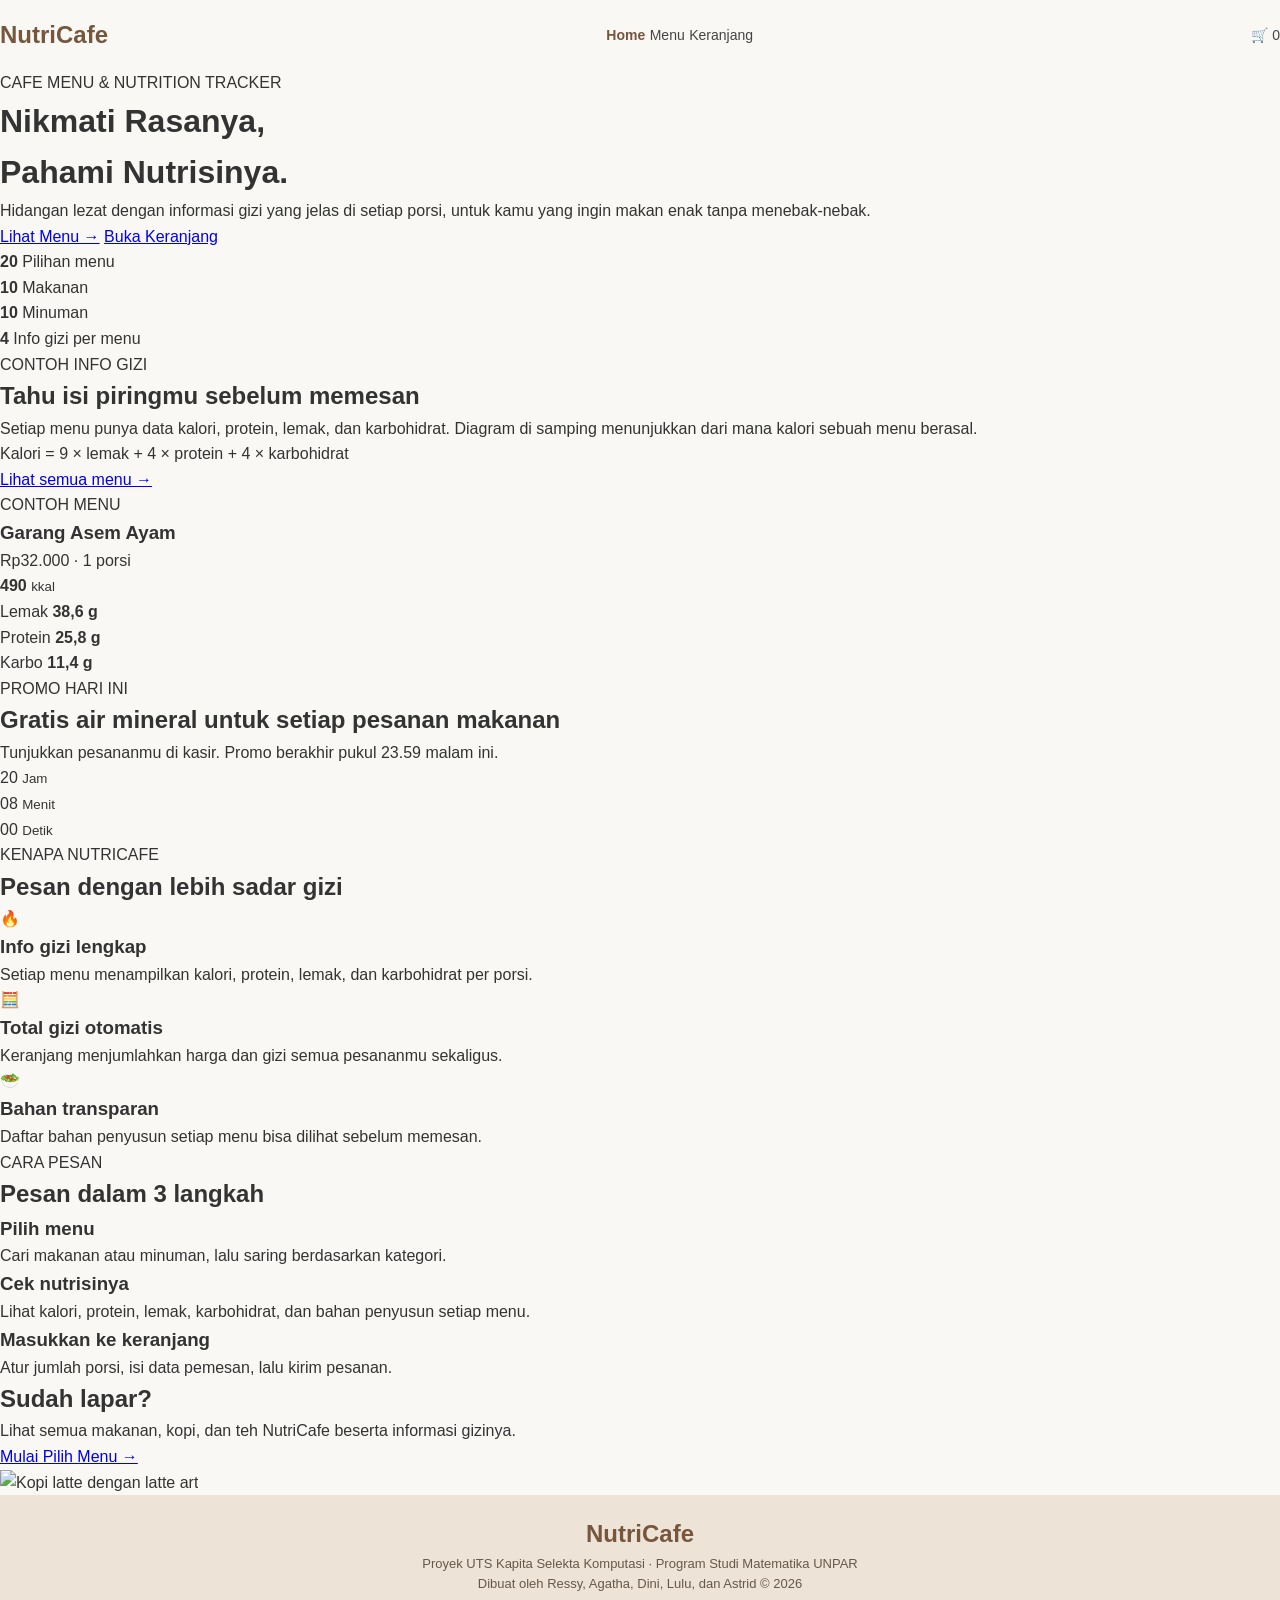
==== uts-kapsel-komputasi/index.html @ 69c3bc9c "Add files via upload" ====
<!DOCTYPE html>
<html lang="id">
<head>
    <meta charset="UTF-8">
    <meta name="viewport" content="width=device-width, initial-scale=1.0">

    <title>NutriCafe - Home</title>

    <!-- Font dari Google Fonts:
         Playfair Display untuk judul, Plus Jakarta Sans untuk teks.
         Kalau tidak ada internet, otomatis memakai Georgia dan Arial. -->
    <link rel="preconnect" href="https://fonts.googleapis.com">
    <link rel="preconnect" href="https://fonts.gstatic.com" crossorigin>
    <link href="https://fonts.googleapis.com/css2?family=Playfair+Display:ital,wght@0,600;0,700;0,800;1,700&family=Plus+Jakarta+Sans:wght@400;500;600;700;800&display=swap" rel="stylesheet">

    <!-- Semua tampilan diambil dari satu file CSS bersama -->
    <link rel="stylesheet" href="css/style.css">
</head>

<body class="home-page">

    <!-- ==============================
         NAVBAR
         class "home-navbar" membuat navbar berwarna gelap khusus di Home
    =============================== -->

    <nav class="navbar home-navbar">

        <div class="logo">
            Nutri<span>Cafe</span>
        </div>

        <div class="nav-links">
            <a href="index.html" class="active">Home</a>
            <a href="menu.html">Menu</a>
            <a href="cart.html">Keranjang</a>
        </div>

        <a href="cart.html" class="cart-icon home-cart-link">
            🛒
            <span id="cart-count">0</span>
        </a>

    </nav>


    <!-- ==============================
         HERO dengan foto penuh
         Foto diambil dari assets/images/hero.jpg lewat CSS (background-image).
    =============================== -->

    <header class="home-hero">

        <div class="home-container home-hero-grid">

            <!-- Kiri: judul, tombol, dan angka -->
            <div class="home-hero-text">

                <p class="home-eyebrow">CAFE MENU & NUTRITION TRACKER</p>

                <h1>
                    Nikmati Rasanya,<br>
                    <span>Pahami Nutrisinya.</span>
                </h1>

                <p class="home-hero-subtitle">
                    Hidangan lezat dengan informasi gizi yang jelas di setiap porsi,
                    untuk kamu yang ingin makan enak tanpa menebak-nebak.
                </p>

                <div class="home-hero-buttons">
                    <a href="menu.html" class="home-btn home-btn-lime">Lihat Menu &rarr;</a>
                    <a href="cart.html" class="home-btn home-btn-ghost">Buka Keranjang</a>
                </div>

                <!-- Angka singkat -->
                <div class="home-stats">
                    <div class="home-stat">
                        <strong>20</strong>
                        <span>Pilihan menu</span>
                    </div>
                    <div class="home-stat">
                        <strong>10</strong>
                        <span>Makanan</span>
                    </div>
                    <div class="home-stat">
                        <strong>10</strong>
                        <span>Minuman</span>
                    </div>
                    <div class="home-stat">
                        <strong>4</strong>
                        <span>Info gizi per menu</span>
                    </div>
                </div>

            </div>

        </div>

    </header>


    <main>

        <!-- ==============================
             CONTOH INFO GIZI (diagram donat dari CSS)
        =============================== -->

        <section class="home-nutri">

            <div class="home-nutri-text">
                <p class="home-eyebrow home-eyebrow-dark">CONTOH INFO GIZI</p>
                <h2>Tahu isi piringmu sebelum memesan</h2>
                <p>
                    Setiap menu punya data kalori, protein, lemak, dan karbohidrat.
                    Diagram di samping menunjukkan dari mana kalori sebuah menu berasal.
                </p>
                <p class="home-rumus">
                    Kalori = 9 &times; lemak + 4 &times; protein + 4 &times; karbohidrat
                </p>
                <a href="menu.html" class="home-btn home-btn-green">Lihat semua menu &rarr;</a>
            </div>

            <div class="home-nutri-card">

                <p class="home-nutri-label">CONTOH MENU</p>
                <h3>Garang Asem Ayam</h3>
                <p class="home-nutri-price">Rp32.000 &middot; 1 porsi</p>

                <!-- Lingkaran donat: warnanya diatur di CSS (conic-gradient) -->
                <div class="home-donut">
                    <div class="home-donut-center">
                        <strong>490</strong>
                        <small>kkal</small>
                    </div>
                </div>

                <!-- Keterangan warna donat -->
                <ul class="home-legend">
                    <li><span class="dot dot-lemak"></span> Lemak <b>38,6 g</b></li>
                    <li><span class="dot dot-protein"></span> Protein <b>25,8 g</b></li>
                    <li><span class="dot dot-karbo"></span> Karbo <b>11,4 g</b></li>
                </ul>

            </div>

        </section>

        <!-- ==============================
             PROMO + COUNTDOWN
             (materi minggu 3: setInterval, Date, Math.floor)
        =============================== -->

        <section class="home-promo">

            <div class="home-promo-text">
                <p class="home-eyebrow">PROMO HARI INI</p>
                <h2>Gratis air mineral untuk setiap pesanan makanan</h2>
                <p>Tunjukkan pesananmu di kasir. Promo berakhir pukul 23.59 malam ini.</p>
            </div>

            <!-- Angka jam, menit, detik diisi oleh JavaScript di bawah -->
            <div id="promo-clock" class="home-clock">
                <div>
                    <span class="hours">00</span>
                    <small>Jam</small>
                </div>
                <div>
                    <span class="minutes">00</span>
                    <small>Menit</small>
                </div>
                <div>
                    <span class="seconds">00</span>
                    <small>Detik</small>
                </div>
            </div>

        </section>


        <!-- ==============================
             KEUNGGULAN
        =============================== -->

        <section class="home-section">

            <p class="home-eyebrow home-eyebrow-dark">KENAPA NUTRICAFE</p>
            <h2>Pesan dengan lebih sadar gizi</h2>

            <div class="home-features">

                <div class="home-feature">
                    <div class="home-feature-icon">🔥</div>
                    <h3>Info gizi lengkap</h3>
                    <p>Setiap menu menampilkan kalori, protein, lemak, dan karbohidrat per porsi.</p>
                </div>

                <div class="home-feature">
                    <div class="home-feature-icon">🧮</div>
                    <h3>Total gizi otomatis</h3>
                    <p>Keranjang menjumlahkan harga dan gizi semua pesananmu sekaligus.</p>
                </div>

                <div class="home-feature">
                    <div class="home-feature-icon">🥗</div>
                    <h3>Bahan transparan</h3>
                    <p>Daftar bahan penyusun setiap menu bisa dilihat sebelum memesan.</p>
                </div>

            </div>

        </section>


        <!-- ==============================
             CARA PESAN (memakai <ol>, materi minggu 1)
        =============================== -->

        <section class="home-section">

            <p class="home-eyebrow home-eyebrow-dark">CARA PESAN</p>
            <h2>Pesan dalam 3 langkah</h2>

            <ol class="home-steps">

                <li class="home-step">
                    <h3>Pilih menu</h3>
                    <p>Cari makanan atau minuman, lalu saring berdasarkan kategori.</p>
                </li>

                <li class="home-step">
                    <h3>Cek nutrisinya</h3>
                    <p>Lihat kalori, protein, lemak, karbohidrat, dan bahan penyusun setiap menu.</p>
                </li>

                <li class="home-step">
                    <h3>Masukkan ke keranjang</h3>
                    <p>Atur jumlah porsi, isi data pemesan, lalu kirim pesanan.</p>
                </li>

            </ol>

        </section>


        <!-- ==============================
             AJAKAN KE HALAMAN MENU
        =============================== -->

        <section class="home-cta">

            <div class="home-cta-text">
                <h2>Sudah lapar?</h2>
                <p>Lihat semua makanan, kopi, dan teh NutriCafe beserta informasi gizinya.</p>
                <a href="menu.html" class="home-btn home-btn-lime">Mulai Pilih Menu &rarr;</a>
            </div>

            <!-- Foto kopi, dengan cadangan ilustrasi kalau file foto belum ada -->
            <div class="home-cta-frame">
                <img
                    src="assets/images/coffee.jpg"
                    alt="Kopi latte dengan latte art"
                    class="home-photo"
                    onerror="this.onerror = null; this.src = 'assets/images/coffee.svg'; this.classList.add('is-ilustrasi');"
                >
            </div>

        </section>

    </main>


    <!-- ==============================
         FOOTER (class "footer" bisa dipakai juga di menu.html & cart.html)
    =============================== -->

    <footer class="footer">

        <div class="logo">
            Nutri<span>Cafe</span>
        </div>

        <p>
            Proyek UTS Kapita Selekta Komputasi &middot; Program Studi Matematika UNPAR
        </p>

        <p class="footer-small">
            Dibuat oleh Ressy, Agatha, Dini, Lulu, dan Astrid &copy; 2026
        </p>

    </footer>


    <!-- ==============================
         SCRIPT HALAMAN HOME
    =============================== -->

    <script>
        // ---------- 1. Angka di ikon keranjang ----------
        // Keranjang disimpan cart.js di localStorage dengan nama "nutricafe-cart".
        // Kalau belum ada isinya, pakai array kosong [] (fallback seperti minggu 4).
        const cartTersimpan = JSON.parse(localStorage.getItem("nutricafe-cart")) || [];
        let jumlahItem = 0;
        cartTersimpan.forEach((item) => {
            jumlahItem = jumlahItem + item.qty;
        });
        document.getElementById("cart-count").innerHTML = jumlahItem;


        // ---------- 2. Countdown promo (pola countdown.js minggu 3) ----------
        // Menghitung sisa waktu dari sekarang sampai batas waktu (endtime)
        function getTimeRemaining(endtime) {
            const total = Date.parse(endtime) - Date.parse(new Date());
            const seconds = Math.floor((total / 1000) % 60);
            const minutes = Math.floor((total / 1000 / 60) % 60);
            const hours = Math.floor(total / (1000 * 60 * 60));
            return { total, hours, minutes, seconds };
        }

        // Memperbarui angka di layar setiap 1 detik
        function initializeClock(id, endtime) {
            const clock = document.getElementById(id);
            const hoursSpan = clock.querySelector(".hours");
            const minutesSpan = clock.querySelector(".minutes");
            const secondsSpan = clock.querySelector(".seconds");

            function updateClock() {
                const t = getTimeRemaining(endtime);
                hoursSpan.innerHTML = ("0" + t.hours).slice(-2);
                minutesSpan.innerHTML = ("0" + t.minutes).slice(-2);
                secondsSpan.innerHTML = ("0" + t.seconds).slice(-2);

                if (t.total <= 0) {
                    clearInterval(timeinterval);
                    clock.innerHTML = "<p>Promo hari ini sudah berakhir.</p>";
                }
            }

            updateClock();
            const timeinterval = setInterval(updateClock, 1000);
        }

        // Batas promo: hari ini pukul 23:59:59
        const deadline = new Date();
        deadline.setHours(23, 59, 59, 0);
        initializeClock("promo-clock", deadline);
    </script>

</body>
</html>
---- uts-kapsel-komputasi/css/style.css ----
/* =========================
   PENGATURAN DASAR
========================= */

* {
    margin: 0;
    padding: 0;
    box-sizing: border-box;
}

body {
    font-family: Arial, Helvetica, sans-serif;
    background-color: #FAF8F4;
    color: #333333;
    line-height: 1.6;
}

.container {
    width: 90%;
    max-width: 1100px;
    margin: 0 auto;
}

/* =========================
   Header dan Navigasi
========================= */

.header {
    background-color: #FFFFFF;
    border-bottom: 1px solid #E0D8CE;
}

.navbar {
    min-height: 70px;
    display: flex;
    justify-content: space-between;
    align-items: center;
    gap: 20px;
}

.logo {
    color: #76563C;
    font-size: 24px;
    font-weight: bold;
    text-decoration: none;
}

nav {
    display: flex;
    align-items: center;
    gap: 22px;
    flex-wrap: wrap;
}

nav a {
    color: #444444;
    text-decoration: none;
    font-size: 14px;
}

nav a:hover,
nav a.active {
    color: #76563C;
    font-weight: bold;
}

/* =========================
   JUDUL HALAMAN
========================= */

.page-heading {
    padding: 35px 0 25px;
}

.page-heading h1 {
    color: #76563C;
    font-size: 28px;
    margin-bottom: 5px;
}

.page-heading p {
    color: #666666;
    font-size: 15px;
}

/* =========================
   PENCARIAN MENU
========================= */

.menu-controls {
    margin-bottom: 25px;
}

#search {
    width: 100%;
    padding: 12px 14px;
    margin-bottom: 15px;
    border: 1px solid #D8D0C5;
    border-radius: 4px;
    background-color: #FFFFFF;
    color: #333333;
    font-size: 14px;
}

#search:focus {
    outline: 2px solid #76563C;
}

/* =========================
   FILTER KATEGORI
========================= */

.filter-list {
    display: flex;
    gap: 10px;
    flex-wrap: wrap;
}

.filter-btn {
    padding: 8px 16px;
    border: 1px solid #76563C;
    border-radius: 4px;
    background-color: #FFFFFF;
    color: #76563C;
    font-size: 14px;
    cursor: pointer;
}

.filter-btn:hover,
.filter-btn.active {
    background-color: #76563C;
    color: #FFFFFF;
}

/* =========================
   DAFTAR MENU
========================= */

.menu-list {
    display: grid;
    grid-template-columns: repeat(3, minmax(0, 1fr));
    gap: 20px;
    padding-bottom: 45px;
}

.menu-card {
    background-color: #FFFFFF;
    border: 1px solid #E0D8CE;
    border-radius: 5px;
    padding: 20px;
}

.menu-card h2 {
    color: #76563C;
    font-size: 19px;
    margin-bottom: 8px;
}

.menu-category {
    display: inline-block;
    background-color: #EDE3D7;
    color: #76563C;
    padding: 3px 8px;
    border-radius: 3px;
    font-size: 12px;
    margin-bottom: 12px;
}

.menu-description {
    color: #666666;
    font-size: 14px;
    margin-bottom: 10px;
}

.menu-portion {
    color: #444444;
    font-size: 13px;
    margin-bottom: 15px;
}

/* =========================
   INFORMASI NUTRISI
========================= */

.nutrition {
    border-top: 1px solid #E0D8CE;
    padding-top: 12px;
    margin-bottom: 15px;
}

.nutrition h3 {
    color: #444444;
    font-size: 15px;
    margin-bottom: 8px;
}

.nutrition p {
    color: #555555;
    font-size: 13px;
    margin-bottom: 3px;
}

/* =========================
   TOMBOL MENU
========================= */

.add-button {
    width: 100%;
    padding: 10px;
    border: none;
    border-radius: 4px;
    background-color: #76563C;
    color: #FFFFFF;
    font-size: 14px;
    cursor: pointer;
}

.add-button:hover {
    background-color: #5D422D;
}

/* Tombol belum diaktifkan */
.add-button:disabled {
    background-color: #B8A99A;
    color: #FFFFFF;
    cursor: not-allowed;
}

/* =========================
   PESAN KOSONG / ERROR
========================= */

.empty-message {
    color: #666666;
    padding: 20px 0;
}

/* =========================
   FOOTER
========================= */

.footer {
    background-color: #EDE3D7;
    padding: 20px 0;
    text-align: center;
    color: #66584A;
    font-size: 13px;
}

/* =========================
   TAMPILAN TABLET
========================= */

@media (max-width: 850px) {
    .menu-list {
        grid-template-columns: repeat(2, minmax(0, 1fr));
    }
}

/* =========================
   TAMPILAN HP
========================= */

@media (max-width: 550px) {
    .navbar {
        padding: 15px 0;
        align-items: flex-start;
        flex-direction: column;
    }

    nav {
        gap: 15px;
    }

    .menu-list {
        grid-template-columns: 1fr;
    }

    .page-heading h1 {
        font-size: 24px;
    }
}



/* Pesan ketika menu tidak ditemukan */
.menu-empty {
    display: none;
    padding: 30px 0;
    text-align: center;
}

.empty-icon {
    font-size: 28px;
    margin-bottom: 8px;
}

.menu-empty h3 {
    margin-bottom: 5px;
    color: #333333;
}

.menu-empty p {
    color: #666666;
}
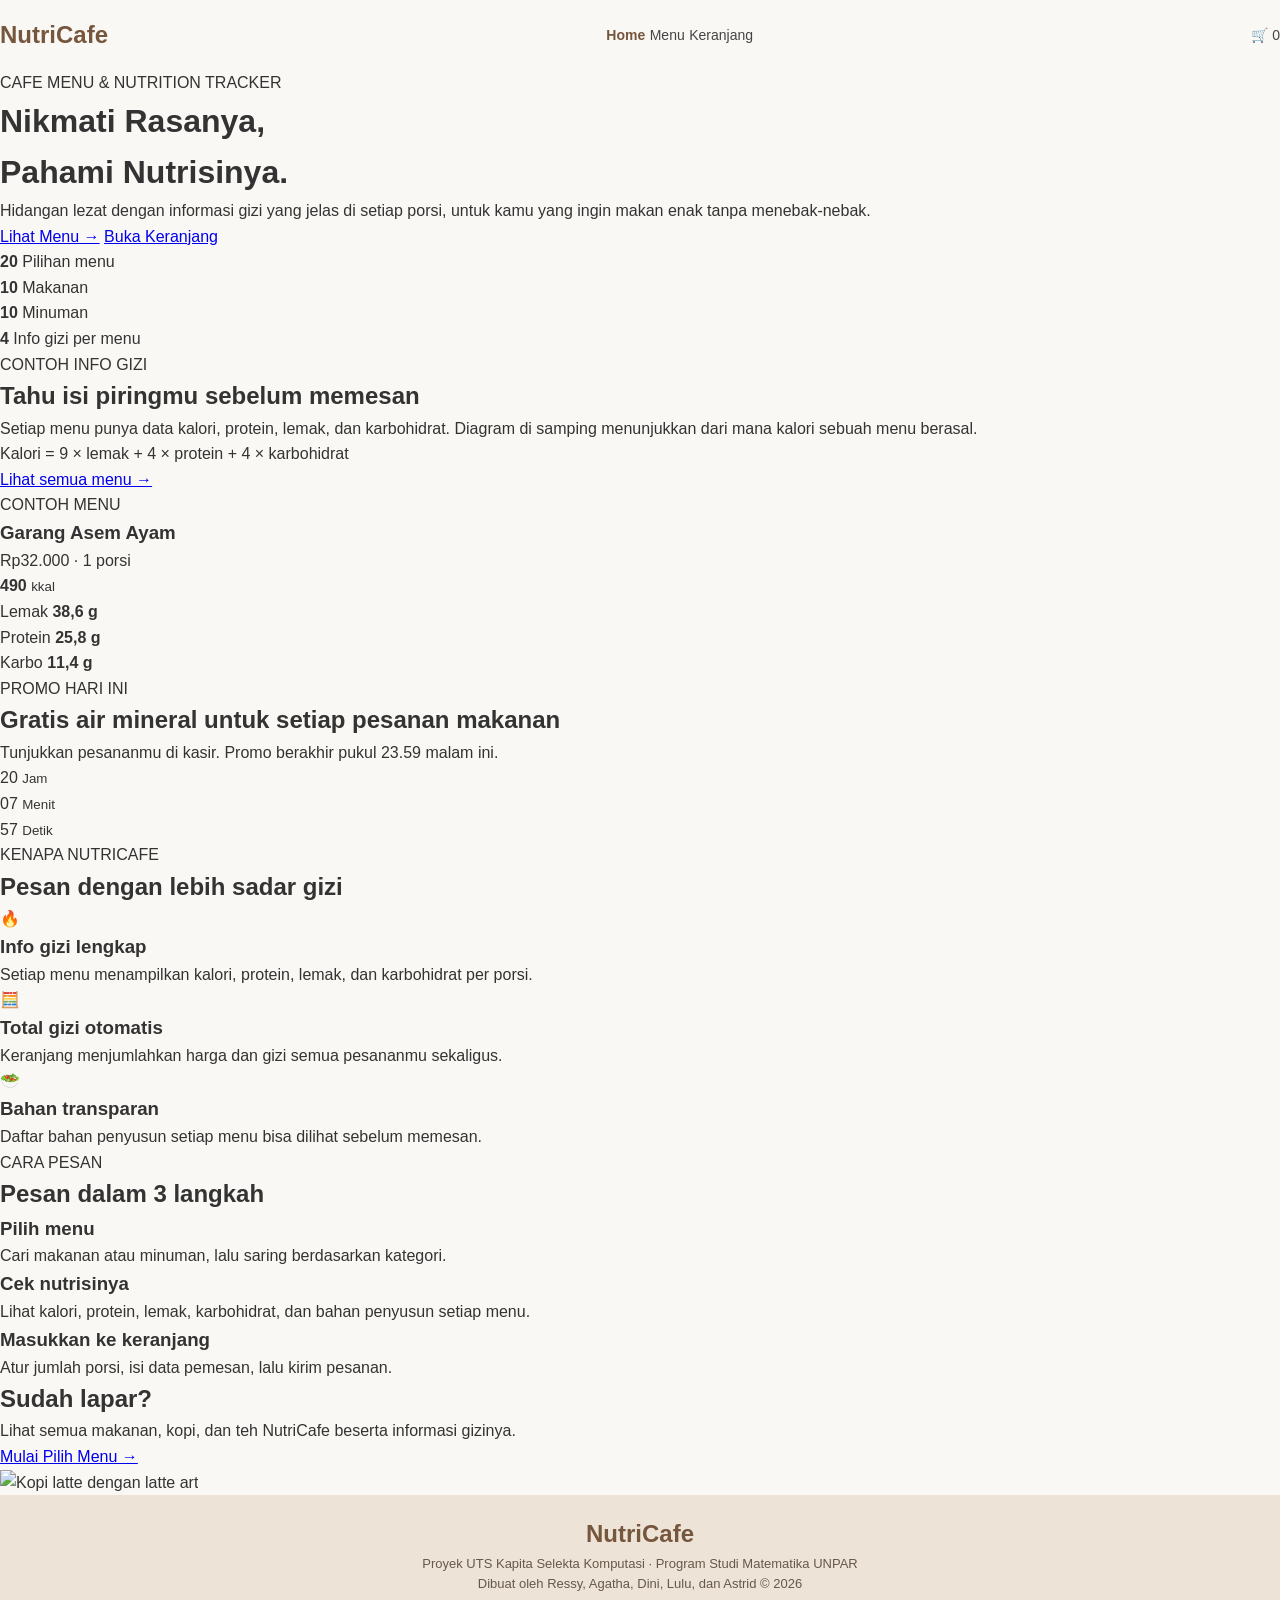
==== commit 58d9cbc7: "Add files via upload" ====
--- a/uts-kapsel-komputasi/index.html
+++ b/uts-kapsel-komputasi/index.html
@@ -6,23 +6,20 @@
 
     <title>NutriCafe - Home</title>
 
-    <!-- Font dari Google Fonts:
+    <!-- Font:
          Playfair Display untuk judul, Plus Jakarta Sans untuk teks.
          Kalau tidak ada internet, otomatis memakai Georgia dan Arial. -->
     <link rel="preconnect" href="https://fonts.googleapis.com">
     <link rel="preconnect" href="https://fonts.gstatic.com" crossorigin>
     <link href="https://fonts.googleapis.com/css2?family=Playfair+Display:ital,wght@0,600;0,700;0,800;1,700&family=Plus+Jakarta+Sans:wght@400;500;600;700;800&display=swap" rel="stylesheet">
 
-    <!-- Semua tampilan diambil dari satu file CSS bersama -->
+    <!-- tampilan -->
     <link rel="stylesheet" href="css/style.css">
 </head>
 
 <body class="home-page">
 
-    <!-- ==============================
-         NAVBAR
-         class "home-navbar" membuat navbar berwarna gelap khusus di Home
-    =============================== -->
+    <!-- NAVBAR -->
 
     <nav class="navbar home-navbar">
 
@@ -44,10 +41,7 @@
     </nav>
 
 
-    <!-- ==============================
-         HERO dengan foto penuh
-         Foto diambil dari assets/images/hero.jpg lewat CSS (background-image).
-    =============================== -->
+    <!-- Foto -->
 
     <header class="home-hero">
 
@@ -102,9 +96,7 @@
 
     <main>
 
-        <!-- ==============================
-             CONTOH INFO GIZI (diagram donat dari CSS)
-        =============================== -->
+        <!-- CONTOH INFO GIZI (diagram donat dari CSS) -->
 
         <section class="home-nutri">
 
@@ -146,10 +138,8 @@
 
         </section>
 
-        <!-- ==============================
-             PROMO + COUNTDOWN
-             (materi minggu 3: setInterval, Date, Math.floor)
-        =============================== -->
+        <!-- PROMO + COUNTDOWN
+             (materi minggu 3: setInterval, Date, Math.floor) -->
 
         <section class="home-promo">
 
@@ -178,9 +168,7 @@
         </section>
 
 
-        <!-- ==============================
-             KEUNGGULAN
-        =============================== -->
+        <!-- KEUNGGULAN -->
 
         <section class="home-section">
 
@@ -212,9 +200,7 @@
         </section>
 
 
-        <!-- ==============================
-             CARA PESAN (memakai <ol>, materi minggu 1)
-        =============================== -->
+        <!-- CARA PESAN (memakai <ol>, materi minggu 1) -->
 
         <section class="home-section">
 
@@ -243,9 +229,7 @@
         </section>
 
 
-        <!-- ==============================
-             AJAKAN KE HALAMAN MENU
-        =============================== -->
+        <!-- AJAKAN KE HALAMAN MENU -->
 
         <section class="home-cta">
 
@@ -270,9 +254,7 @@
     </main>
 
 
-    <!-- ==============================
-         FOOTER (class "footer" bisa dipakai juga di menu.html & cart.html)
-    =============================== -->
+    <!-- FOOTER -->
 
     <footer class="footer">
 
@@ -291,9 +273,7 @@
     </footer>
 
 
-    <!-- ==============================
-         SCRIPT HALAMAN HOME
-    =============================== -->
+    <!-- SCRIPT HALAMAN HOME -->
 
     <script>
         // ---------- 1. Angka di ikon keranjang ----------
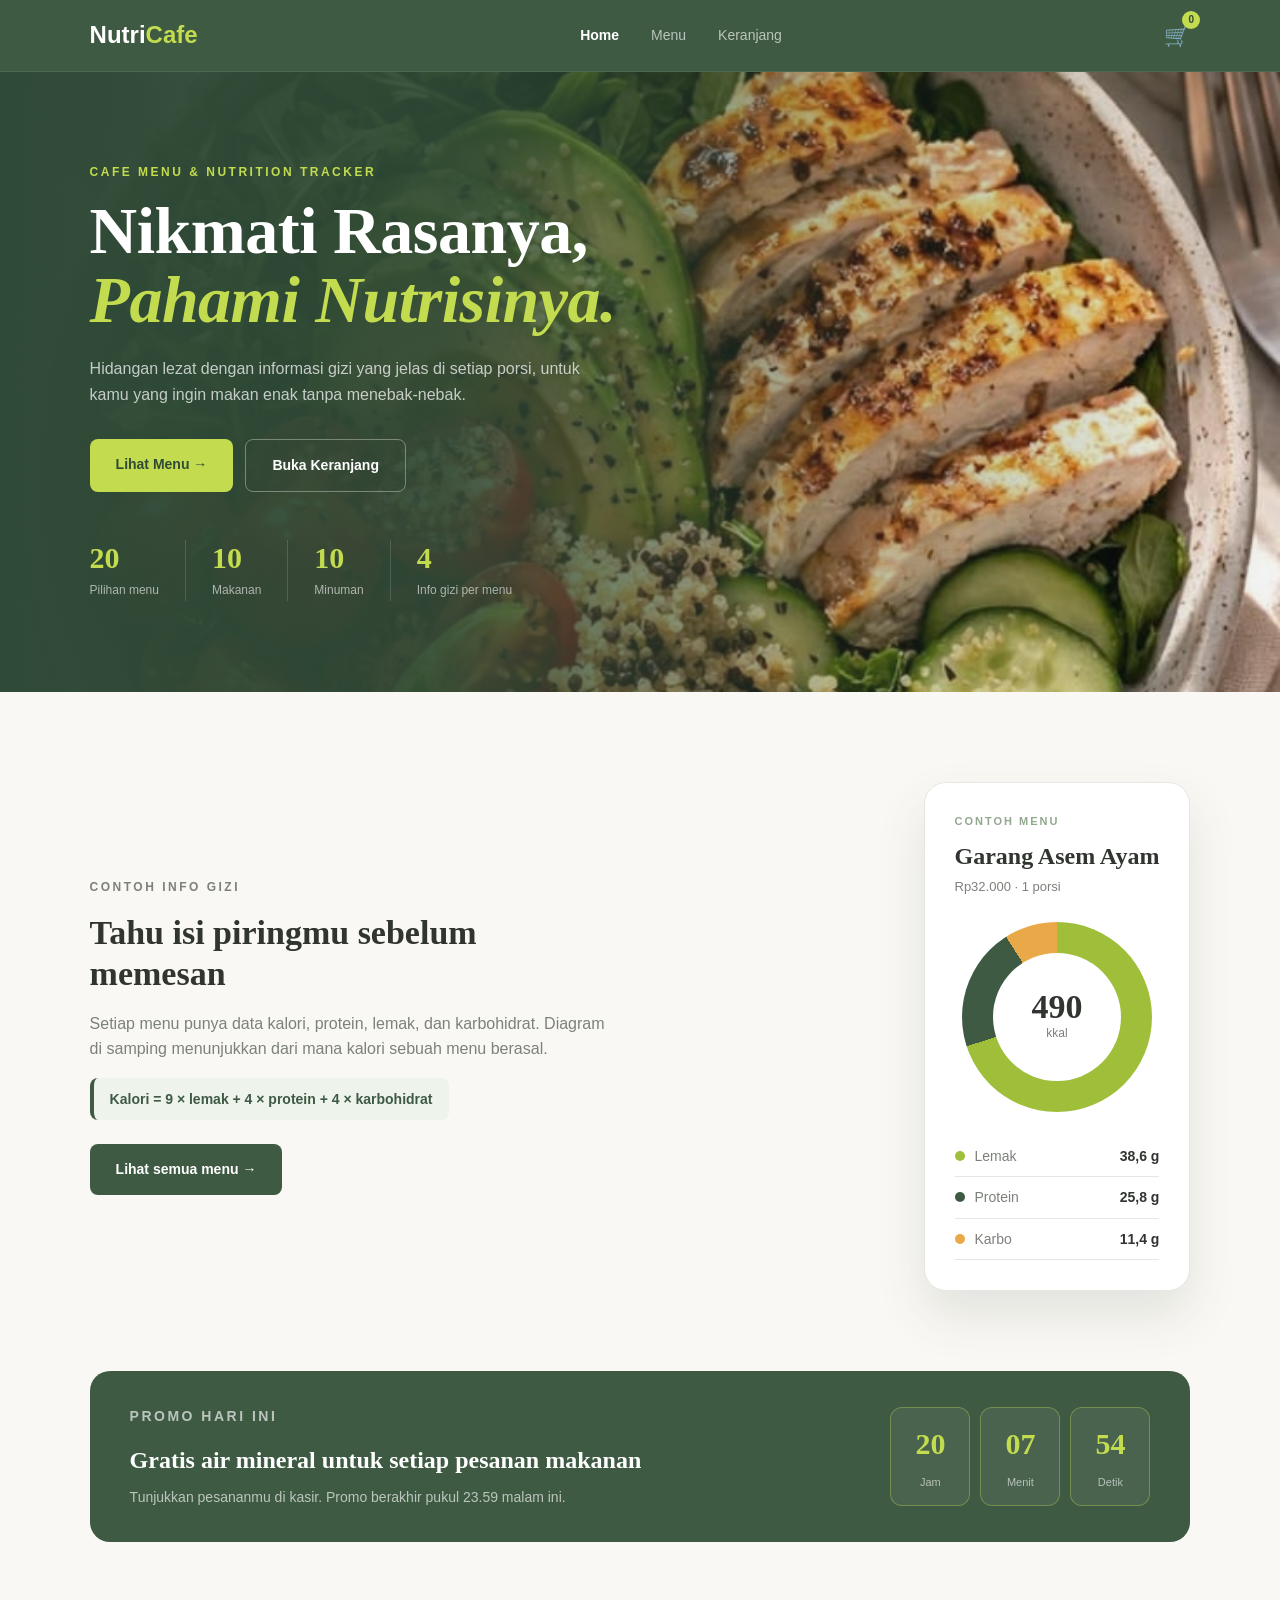
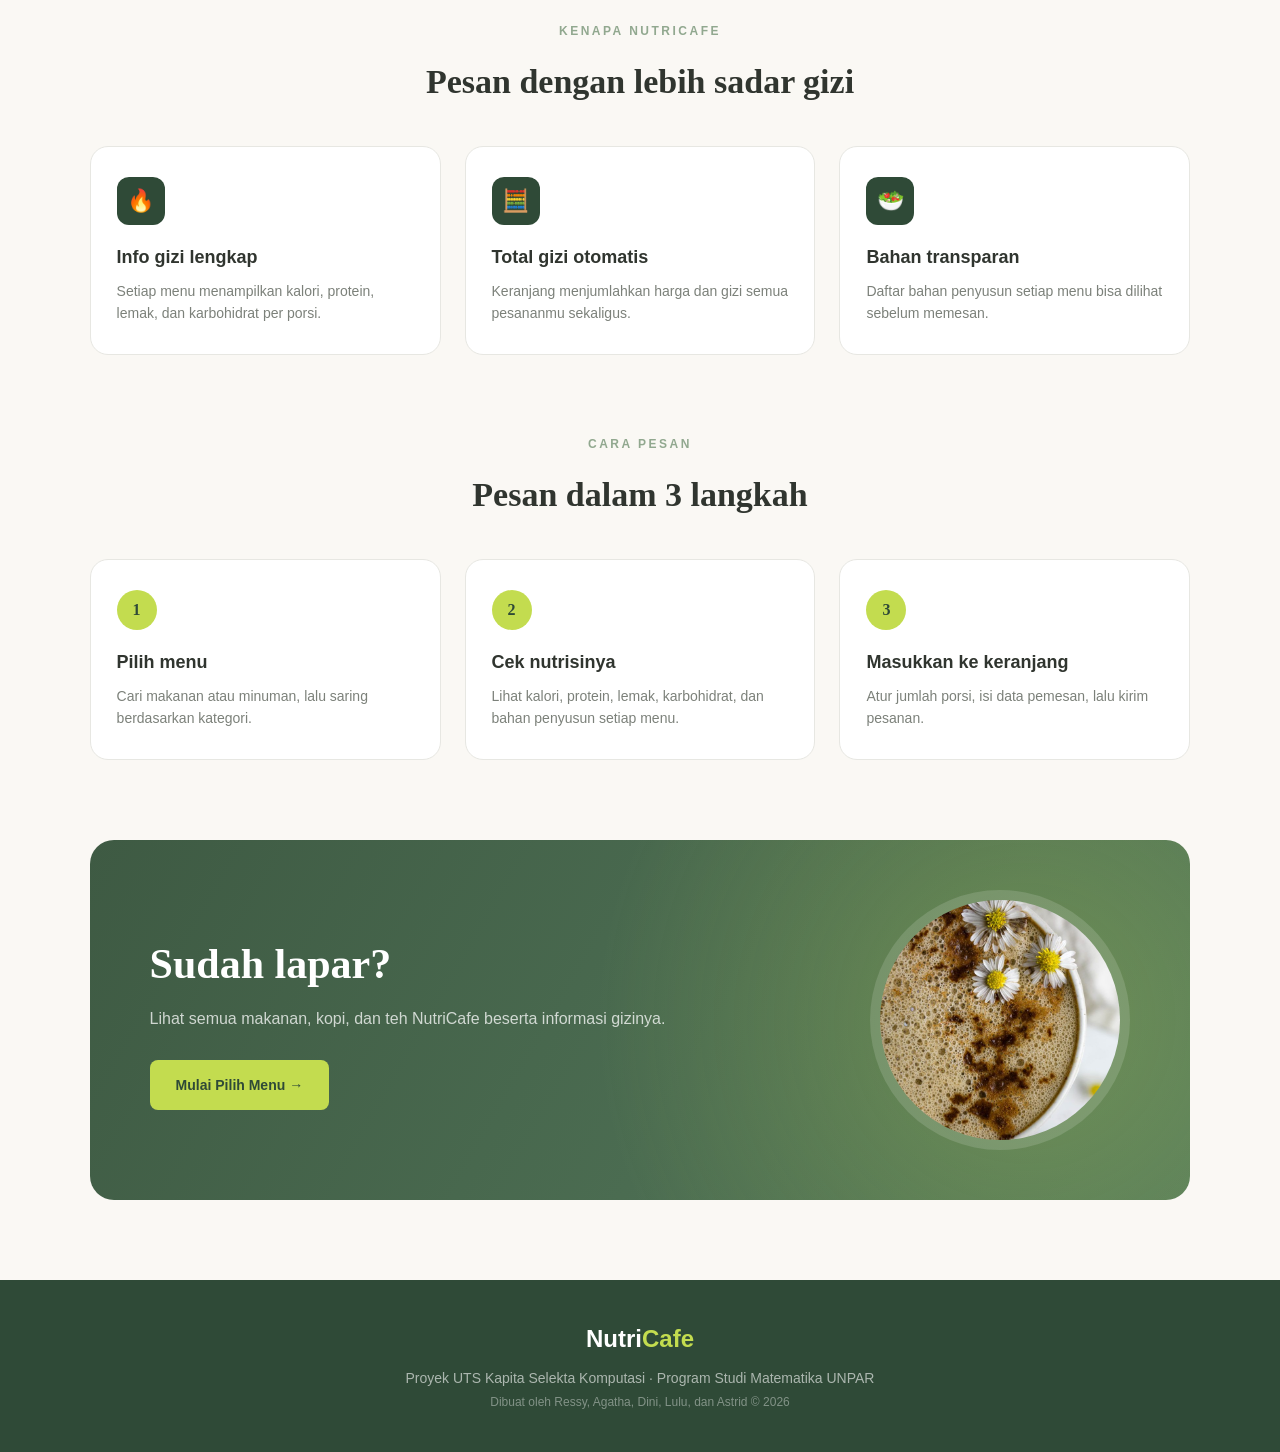
==== commit 4f3c3c2c: "Perbaikan halaman Home: CSS, foto, README, references" ====
--- a/uts-kapsel-komputasi/index.html
+++ b/uts-kapsel-komputasi/index.html
@@ -276,7 +276,7 @@
     <!-- SCRIPT HALAMAN HOME -->
 
     <script>
-        // ---------- 1. Angka di ikon keranjang ----------
+        // -- 1. Angka di ikon keranjang --
         // Keranjang disimpan cart.js di localStorage dengan nama "nutricafe-cart".
         // Kalau belum ada isinya, pakai array kosong [] (fallback seperti minggu 4).
         const cartTersimpan = JSON.parse(localStorage.getItem("nutricafe-cart")) || [];
@@ -287,7 +287,7 @@
         document.getElementById("cart-count").innerHTML = jumlahItem;
 
 
-        // ---------- 2. Countdown promo (pola countdown.js minggu 3) ----------
+        // -- 2. Countdown promo (pola countdown.js minggu 3) --
         // Menghitung sisa waktu dari sekarang sampai batas waktu (endtime)
         function getTimeRemaining(endtime) {
             const total = Date.parse(endtime) - Date.parse(new Date());
--- a/uts-kapsel-komputasi/css/style.css
+++ b/uts-kapsel-komputasi/css/style.css
@@ -1,3 +1,629 @@
+/* 1. GLOBAL - Astrid
+   Berisi variabel warna (:root) yang dipakai semua orang,
+   footer bersama, dan tampilan halaman Home. */
+
+/* -- Variabel warna (dipakai lewat var(--nama)) -- */
+:root {
+    --hijau: #3e5a43;        /* warna utama: tombol, logo, harga */
+    --hijau-tua: #304833;    /* tombol saat di-hover */
+    --hijau-muda: #91a88f;   /* aksen: label kecil, logo "Cafe" */
+    --hijau-pucat: #eef3ec;  /* latar badge dan ikon */
+    --lime: #c3dc4f;         /* aksen terang di Home (tombol, angka) */
+    --gelap: #2f4a37;        /* hijau tua: hero, CTA, footer */
+    --gelap-2: #3e5a43;      /* hijau kedua (kartu promo) */
+    --krem: #faf9f6;         /* latar halaman */
+    --putih: #ffffff;
+    --teks: #30352f;         /* teks utama */
+    --teks-abu: #7c817a;     /* teks keterangan */
+    --garis: #e7e7e2;        /* garis tepi kartu */
+    --font-judul: "Playfair Display", Georgia, serif;
+    --font-isi: "Plus Jakarta Sans", Arial, sans-serif;
+}
+
+/* -- Footer halaman Home -- */
+body.home-page .footer {
+    padding: 40px 7%;
+    background: var(--gelap);
+    text-align: center;
+    color: rgba(255, 255, 255, 0.6);
+    font-size: 14px;
+}
+
+body.home-page .footer .logo {
+    margin-bottom: 8px;
+    color: var(--putih);
+}
+
+body.home-page .footer .logo span {
+    color: var(--lime);
+}
+
+body.home-page .footer-small {
+    margin-top: 4px;
+    font-size: 12px;
+    color: rgba(255, 255, 255, 0.4);
+}
+
+/* -- HOME: font khusus halaman Home -- */
+body.home-page,
+body.home-page button {
+    font-family: var(--font-isi);
+}
+
+/* -- HOME: lebar isi halaman --
+   Diawali body.home-page supaya tidak tertimpa CSS halaman lain */
+body.home-page main {
+    width: 86%;
+    max-width: 1200px;
+    margin: 0 auto;
+}
+
+/* -- HOME: agar isi hero sejajar dengan isi halaman -- */
+.home-container {
+    width: 86%;
+    max-width: 1200px;
+    margin: auto;
+}
+
+/* -- HOME: navbar gelap -- */
+.navbar.home-navbar {
+    position: sticky;
+    top: 0;
+    z-index: 100;
+    min-height: 72px;
+    display: flex;
+    align-items: center;
+    justify-content: space-between;
+    padding: 0 7%;
+    background: var(--hijau);
+    border-bottom: 1px solid rgba(255, 255, 255, 0.08);
+}
+
+.home-navbar .logo,
+body.home-page .footer .logo {
+    font-size: 24px;
+    font-weight: 700;
+}
+
+.home-navbar .logo {
+    color: var(--putih);
+}
+
+.home-navbar .nav-links {
+    display: flex;
+    gap: 32px;
+}
+
+.home-navbar .nav-links a {
+    font-size: 14px;
+    text-decoration: none;
+}
+
+.home-navbar .logo span {
+    color: var(--lime);
+}
+
+.home-navbar .nav-links a {
+    color: rgba(255, 255, 255, 0.65);
+}
+
+.home-navbar .nav-links a:hover,
+.home-navbar .nav-links a.active {
+    color: var(--putih);
+}
+
+.home-navbar .cart-icon {
+    position: relative;
+    font-size: 21px;
+}
+
+.home-navbar #cart-count {
+    position: absolute;
+    top: -8px;
+    right: -10px;
+    width: 18px;
+    height: 18px;
+    display: flex;
+    align-items: center;
+    justify-content: center;
+    border-radius: 50%;
+    background: var(--lime);
+    color: var(--gelap);
+    font-size: 10px;
+    font-weight: 700;
+}
+
+.home-cart-link {
+    text-decoration: none;
+}
+
+/* -- HOME: hero gelap -- */
+/* Latar hero berlapis (lapisan pertama paling atas):
+   1. gradasi hijau dari kiri, makin ke kanan makin transparan
+      supaya teks terbaca dan foto di kanan tetap terlihat
+   2. foto makanan assets/images/hero.jpg (memenuhi hero)
+   3. cadangan: ilustrasi mangkuk, terlihat kalau hero.jpg belum ada
+   4. warna dasar hijau */
+.home-hero {
+    min-height: 620px;
+    display: flex;
+    align-items: center;
+    padding: 80px 0;
+    color: var(--putih);
+    background:
+        linear-gradient(90deg,
+            rgba(47, 74, 55, 1) 0%,
+            rgba(47, 74, 55, 0.92) 35%,
+            rgba(47, 74, 55, 0.35) 65%,
+            rgba(47, 74, 55, 0.05) 100%),
+        url("../assets/images/hero.jpg") right center / cover no-repeat,
+        url("../assets/images/hero-bowl.svg") right 6% center / 520px no-repeat,
+        linear-gradient(120deg, #3e5a43 0%, #557a5c 100%);
+}
+
+/* Teks hero cukup selebar setengah layar */
+.home-hero-grid {
+    width: 86%;
+}
+
+.home-hero-text {
+    max-width: 600px;
+}
+
+.home-eyebrow {
+    margin-bottom: 14px;
+    color: var(--lime);
+    font-size: 12px;
+    font-weight: 700;
+    letter-spacing: 2.5px;
+}
+
+.home-hero-text h1 {
+    margin-bottom: 22px;
+    font-family: var(--font-judul);
+    font-size: 66px;
+    font-weight: 800;
+    line-height: 1.05;
+    letter-spacing: -0.5px;
+}
+
+/* Baris kedua judul: miring dan berwarna lime */
+.home-hero-text h1 span {
+    color: var(--lime);
+    font-style: italic;
+}
+
+.home-hero-subtitle {
+    max-width: 520px;
+    margin-bottom: 32px;
+    color: rgba(255, 255, 255, 0.72);
+    font-size: 16px;
+}
+
+.home-hero-buttons {
+    display: flex;
+    flex-wrap: wrap;
+    gap: 12px;
+    margin-bottom: 48px;
+}
+
+/* -- HOME: tombol -- */
+.home-btn {
+    display: inline-block;
+    padding: 14px 26px;
+    border-radius: 8px;
+    font-size: 14px;
+    font-weight: 700;
+    text-decoration: none;
+    transition: 0.2s;
+}
+
+.home-btn-lime {
+    background: var(--lime);
+    color: var(--gelap);
+}
+
+.home-btn-lime:hover {
+    background: #d3ea68;
+    transform: translateY(-2px);
+}
+
+.home-btn-ghost {
+    border: 1px solid rgba(255, 255, 255, 0.35);
+    color: var(--putih);
+}
+
+.home-btn-ghost:hover {
+    background: rgba(255, 255, 255, 0.08);
+}
+
+/* -- HOME: angka singkat di hero -- */
+.home-stats {
+    display: flex;
+    gap: 0;
+}
+
+.home-stat {
+    padding: 0 26px;
+    border-left: 1px solid rgba(255, 255, 255, 0.15);
+}
+
+.home-stat:first-child {
+    padding-left: 0;
+    border-left: none;
+}
+
+.home-stat strong {
+    display: block;
+    color: var(--lime);
+    font-family: var(--font-judul);
+    font-size: 30px;
+    font-weight: 800;
+    line-height: 1.2;
+}
+
+.home-stat span {
+    color: rgba(255, 255, 255, 0.6);
+    font-size: 12px;
+}
+
+/* -- HOME: foto bulat (dipakai di bagian ajakan) -- */
+/* Foto dipotong bulat dan mengisi bingkai (object-fit: cover) */
+.home-photo {
+    display: block;
+    width: 100%;
+    height: 100%;
+    object-fit: cover;
+    border-radius: 50%;
+}
+
+/* Kalau yang tampil ilustrasi cadangan, jangan dipotong */
+.home-photo.is-ilustrasi {
+    object-fit: contain;
+    border-radius: 0;
+}
+
+/* -- HOME: contoh info gizi -- */
+.home-nutri {
+    display: grid;
+    grid-template-columns: 1fr 1fr;
+    align-items: center;
+    gap: 60px;
+    margin: 90px 0 80px;
+}
+
+.home-nutri-text h2 {
+    margin-bottom: 16px;
+    color: var(--teks);
+    font-family: var(--font-judul);
+    font-size: 34px;
+    font-weight: 800;
+    line-height: 1.2;
+}
+
+.home-nutri-text p {
+    margin-bottom: 16px;
+    color: var(--teks-abu);
+}
+
+/* Kotak rumus */
+.home-rumus {
+    display: inline-block;
+    padding: 10px 16px;
+    background: var(--hijau-pucat);
+    border-left: 4px solid var(--hijau);
+    border-radius: 8px;
+    color: var(--hijau) !important;
+    font-weight: 700;
+    font-size: 14px;
+}
+
+.home-btn-green {
+    margin-top: 8px;
+    background: var(--hijau);
+    color: var(--putih);
+}
+
+.home-btn-green:hover {
+    background: var(--hijau-tua);
+    transform: translateY(-2px);
+}
+
+/* Kartu gizi + diagram donat */
+.home-nutri-card {
+    max-width: 420px;
+    margin-left: auto;
+    padding: 30px;
+    background: var(--putih);
+    border: 1px solid var(--garis);
+    border-radius: 22px;
+    box-shadow: 0 24px 50px rgba(47, 74, 55, 0.12);
+}
+
+.home-nutri-label {
+    color: var(--hijau-muda);
+    font-size: 11px;
+    font-weight: 700;
+    letter-spacing: 2px;
+}
+
+.home-nutri-card h3 {
+    margin: 6px 0 2px;
+    color: var(--teks);
+    font-family: var(--font-judul);
+    font-size: 24px;
+    font-weight: 800;
+}
+
+.home-nutri-price {
+    margin-bottom: 24px;
+    color: var(--teks-abu);
+    font-size: 13px;
+}
+
+/* Donat = lingkaran dengan conic-gradient.
+   Persentase = kalori tiap zat / total kalori:
+   lemak 38,64 x 9 = 348 kkal -> 70%
+   protein 25,76 x 4 = 103 kkal -> 21%
+   karbo 11,43 x 4 = 46 kkal -> 9% */
+.home-donut {
+    width: 190px;
+    height: 190px;
+    margin: 0 auto 24px;
+    display: flex;
+    align-items: center;
+    justify-content: center;
+    border-radius: 50%;
+    background: conic-gradient(
+        #9fbf3b 0% 70%,
+        var(--hijau) 70% 91%,
+        #e9a948 91% 100%
+    );
+}
+
+/* Lubang di tengah donat */
+.home-donut-center {
+    width: 128px;
+    height: 128px;
+    display: flex;
+    flex-direction: column;
+    align-items: center;
+    justify-content: center;
+    border-radius: 50%;
+    background: var(--putih);
+    color: var(--teks);
+}
+
+.home-donut-center strong {
+    font-family: var(--font-judul);
+    font-size: 34px;
+    font-weight: 800;
+    line-height: 1;
+}
+
+.home-donut-center small {
+    color: var(--teks-abu);
+    font-size: 12px;
+}
+
+.home-legend {
+    list-style: none;
+}
+
+.home-legend li {
+    display: flex;
+    align-items: center;
+    gap: 10px;
+    padding: 9px 0;
+    border-bottom: 1px solid var(--garis);
+    color: var(--teks-abu);
+    font-size: 14px;
+}
+
+.home-legend b {
+    margin-left: auto;
+    color: var(--teks);
+}
+
+.dot {
+    width: 10px;
+    height: 10px;
+    border-radius: 50%;
+}
+
+.dot-lemak { background: #9fbf3b; }
+.dot-protein { background: var(--hijau); }
+.dot-karbo { background: #e9a948; }
+
+/* -- HOME: promo + countdown -- */
+.home-promo {
+    display: flex;
+    align-items: center;
+    justify-content: space-between;
+    gap: 32px;
+    margin: 0 0 80px;
+    padding: 34px 40px;
+    background: var(--gelap-2);
+    border-radius: 20px;
+    color: var(--putih);
+}
+
+.home-promo h2 {
+    margin-bottom: 6px;
+    font-family: var(--font-judul);
+    font-size: 24px;
+    font-weight: 800;
+}
+
+.home-promo p {
+    color: rgba(255, 255, 255, 0.65);
+    font-size: 14px;
+}
+
+/* Tiga kotak jam - menit - detik berjajar (flexbox) */
+.home-clock {
+    display: flex;
+    gap: 10px;
+}
+
+.home-clock div {
+    width: 80px;
+    padding: 12px 0;
+    background: rgba(255, 255, 255, 0.06);
+    border: 1px solid rgba(195, 220, 79, 0.35);
+    border-radius: 12px;
+    text-align: center;
+}
+
+.home-clock span {
+    display: block;
+    color: var(--lime);
+    font-family: var(--font-judul);
+    font-size: 30px;
+    font-weight: 800;
+}
+
+.home-clock small {
+    color: rgba(255, 255, 255, 0.6);
+    font-size: 11px;
+}
+
+/* -- HOME: judul tiap bagian -- */
+.home-section {
+    margin-bottom: 80px;
+    text-align: center;
+}
+
+.home-eyebrow-dark {
+    color: var(--hijau-muda);
+}
+
+.home-section h2 {
+    margin-bottom: 36px;
+    color: var(--teks);
+    font-family: var(--font-judul);
+    font-size: 34px;
+    font-weight: 800;
+}
+
+/* -- HOME: keunggulan & cara pesan (grid 3 kolom) -- */
+.home-features,
+.home-steps {
+    display: grid;
+    grid-template-columns: repeat(3, 1fr);
+    gap: 24px;
+    text-align: left;
+}
+
+.home-feature,
+.home-step {
+    padding: 30px 26px;
+    background: var(--putih);
+    border: 1px solid var(--garis);
+    border-radius: 18px;
+    transition: transform 0.2s, box-shadow 0.2s;
+}
+
+.home-feature:hover,
+.home-step:hover {
+    transform: translateY(-4px);
+    box-shadow: 0 16px 34px rgba(14, 22, 17, 0.08);
+}
+
+.home-feature-icon {
+    width: 48px;
+    height: 48px;
+    display: flex;
+    align-items: center;
+    justify-content: center;
+    margin-bottom: 18px;
+    border-radius: 12px;
+    background: var(--gelap);
+    font-size: 22px;
+}
+
+.home-feature h3,
+.home-step h3 {
+    margin-bottom: 8px;
+    color: var(--teks);
+    font-size: 18px;
+}
+
+.home-feature p,
+.home-step p {
+    color: var(--teks-abu);
+    font-size: 14px;
+}
+
+/* Nomor 1, 2, 3 dari <ol> ditampilkan sebagai lingkaran */
+.home-steps {
+    list-style: none;
+    counter-reset: langkah;
+}
+
+.home-step {
+    counter-increment: langkah;
+}
+
+.home-step::before {
+    content: counter(langkah);
+    width: 40px;
+    height: 40px;
+    display: flex;
+    align-items: center;
+    justify-content: center;
+    margin-bottom: 18px;
+    border-radius: 50%;
+    background: var(--lime);
+    color: var(--gelap);
+    font-family: var(--font-judul);
+    font-weight: 800;
+}
+
+/* -- HOME: ajakan (CTA) dengan ilustrasi kopi -- */
+.home-cta {
+    display: grid;
+    grid-template-columns: 1.3fr 1fr;
+    align-items: center;
+    gap: 30px;
+    margin-bottom: 80px;
+    padding: 50px 60px;
+    border-radius: 24px;
+    background:
+        radial-gradient(circle at 85% 50%, rgba(195, 220, 79, 0.25), transparent 45%),
+        linear-gradient(120deg, #3e5a43, #557a5c);
+    color: var(--putih);
+    overflow: hidden;
+}
+
+.home-cta h2 {
+    margin-bottom: 8px;
+    font-family: var(--font-judul);
+    font-size: 42px;
+    font-weight: 800;
+}
+
+.home-cta p {
+    margin-bottom: 28px;
+    color: rgba(255, 255, 255, 0.75);
+}
+
+.home-cta-frame {
+    width: 100%;
+    max-width: 260px;
+    aspect-ratio: 1 / 1;
+    margin-left: auto;
+    padding: 10px;
+    border-radius: 50%;
+    background: rgba(255, 255, 255, 0.14);
+}
+
+
+
+
+/* =========================================================
+   2-4. MENU, CART, NUTRISI - tim (isi style.css dari branch main)
+   ========================================================= */
 /* =========================
    PENGATURAN DASAR
 ========================= */
@@ -303,3 +929,94 @@
 .menu-empty p {
     color: #666666;
 }
+
+
+/* =========================================================
+   5. RESPONSIF - Astrid
+   Taruh bagian ini di PALING BAWAH style.css,
+   supaya aturannya menimpa aturan di atasnya saat layar kecil.
+   ========================================================= */
+
+/* Tablet (lebar layar 900px ke bawah) */
+@media (max-width: 900px) {
+    /* Di layar kecil teks menutupi foto, jadi lapisan hijaunya dibuat lebih rapat */
+    .home-hero {
+        min-height: 0;
+        padding: 70px 0;
+        background:
+            linear-gradient(180deg, rgba(47, 74, 55, 0.88), rgba(47, 74, 55, 0.78)),
+            url("../assets/images/hero.jpg") center / cover no-repeat,
+            linear-gradient(120deg, #3e5a43 0%, #557a5c 100%);
+    }
+    .home-hero-text h1 {
+        font-size: 48px;
+    }
+    .home-features,
+    .home-steps,
+    .home-nutri,
+    .home-cta {
+        grid-template-columns: 1fr;
+    }
+    .home-nutri-card {
+        margin: auto;
+    }
+    .home-cta {
+        padding: 40px 28px;
+        text-align: center;
+    }
+    .home-cta-frame {
+        max-width: 200px;
+        margin: auto;
+    }
+    .home-promo {
+        flex-direction: column;
+        align-items: flex-start;
+    }
+}
+
+/* HP (lebar layar 600px ke bawah) */
+@media (max-width: 600px) {
+    .home-navbar .nav-links {
+        display: none;
+    }
+    .navbar.home-navbar {
+        padding: 0 5%;
+        flex-direction: row;
+        align-items: center;
+    }
+    body.home-page main {
+        width: 90%;
+    }
+    .home-container {
+        width: 90%;
+    }
+    .home-hero-text h1 {
+        font-size: 36px;
+    }
+    /* Angka singkat jadi 2 x 2 */
+    .home-stats {
+        display: grid;
+        grid-template-columns: 1fr 1fr;
+        gap: 18px 0;
+    }
+    .home-stat:nth-child(3) {
+        padding-left: 0;
+        border-left: none;
+    }
+    .home-nutri-card {
+        padding: 24px;
+    }
+    .home-nutri-text h2 {
+        font-size: 26px;
+    }
+    .home-section h2,
+    .home-cta h2 {
+        font-size: 26px;
+    }
+    .home-promo {
+        padding: 26px 22px;
+    }
+    .home-clock div {
+        width: 72px;
+    }
+}
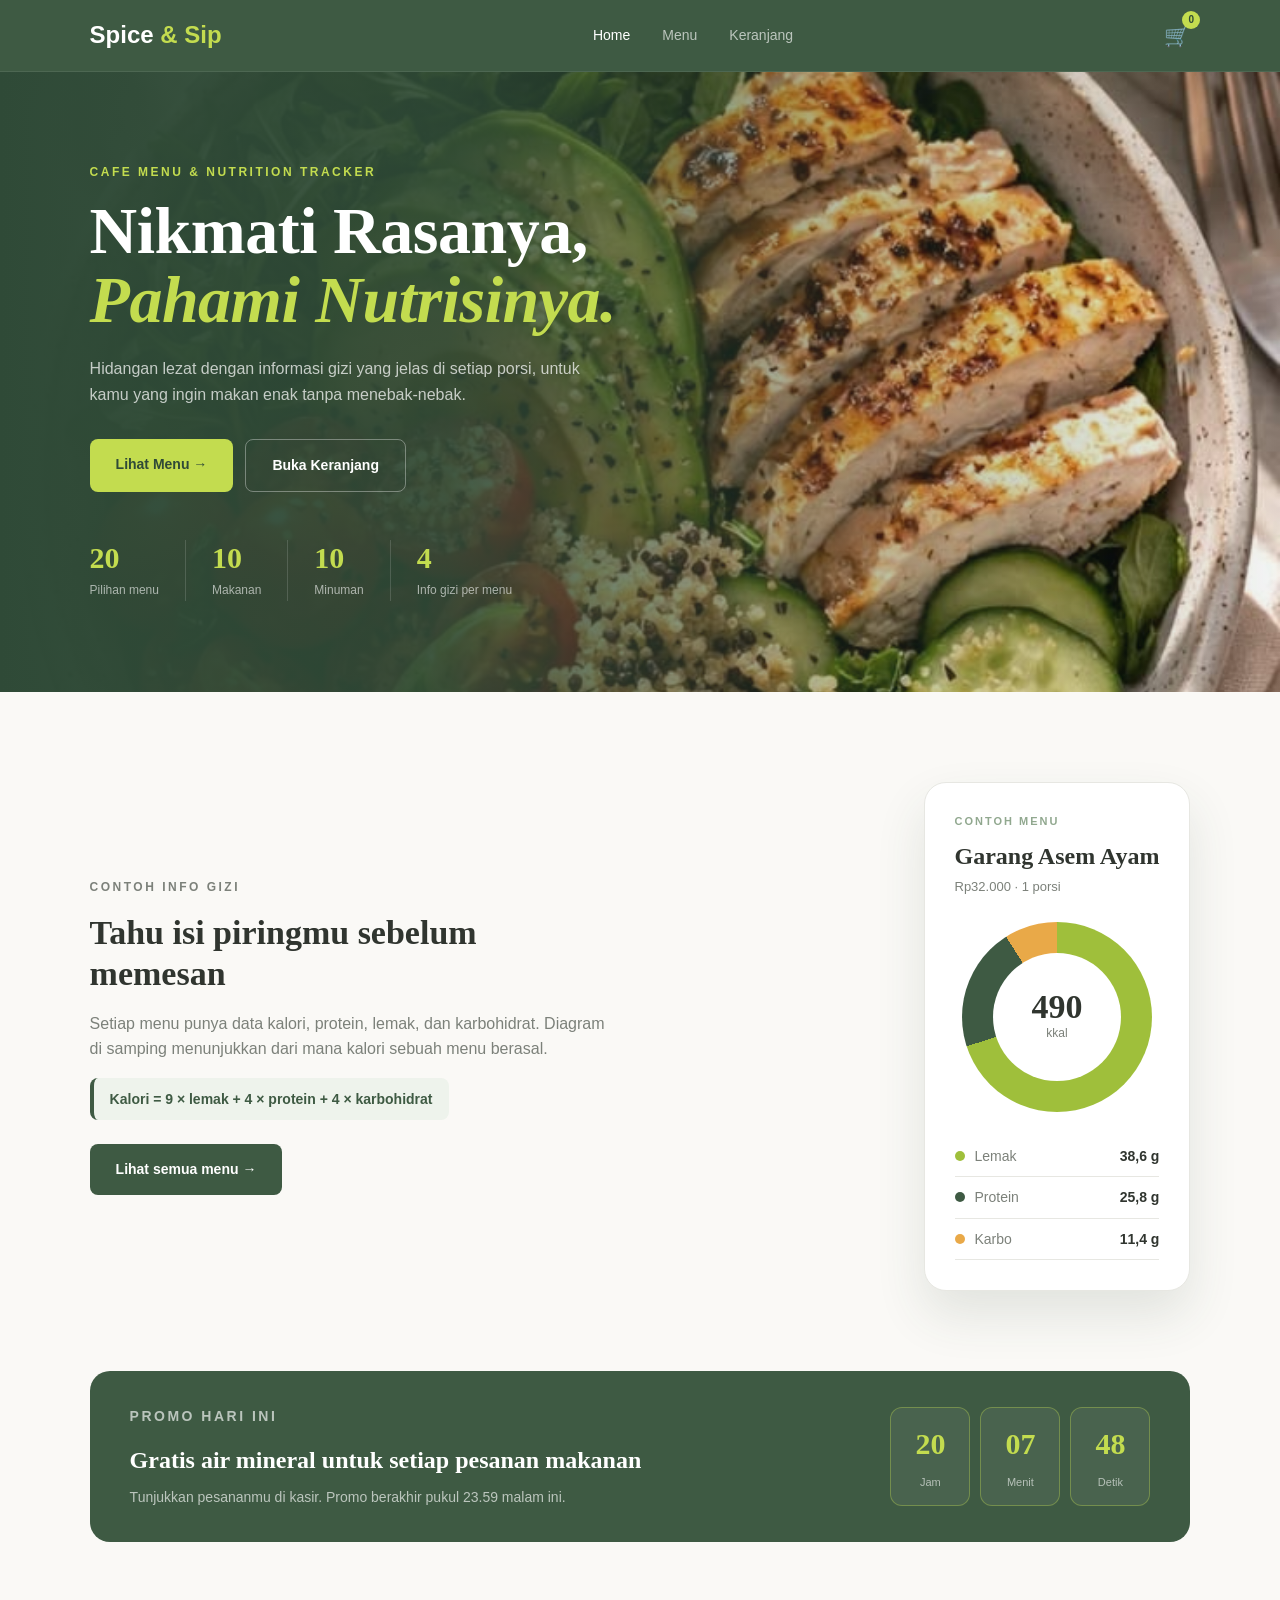
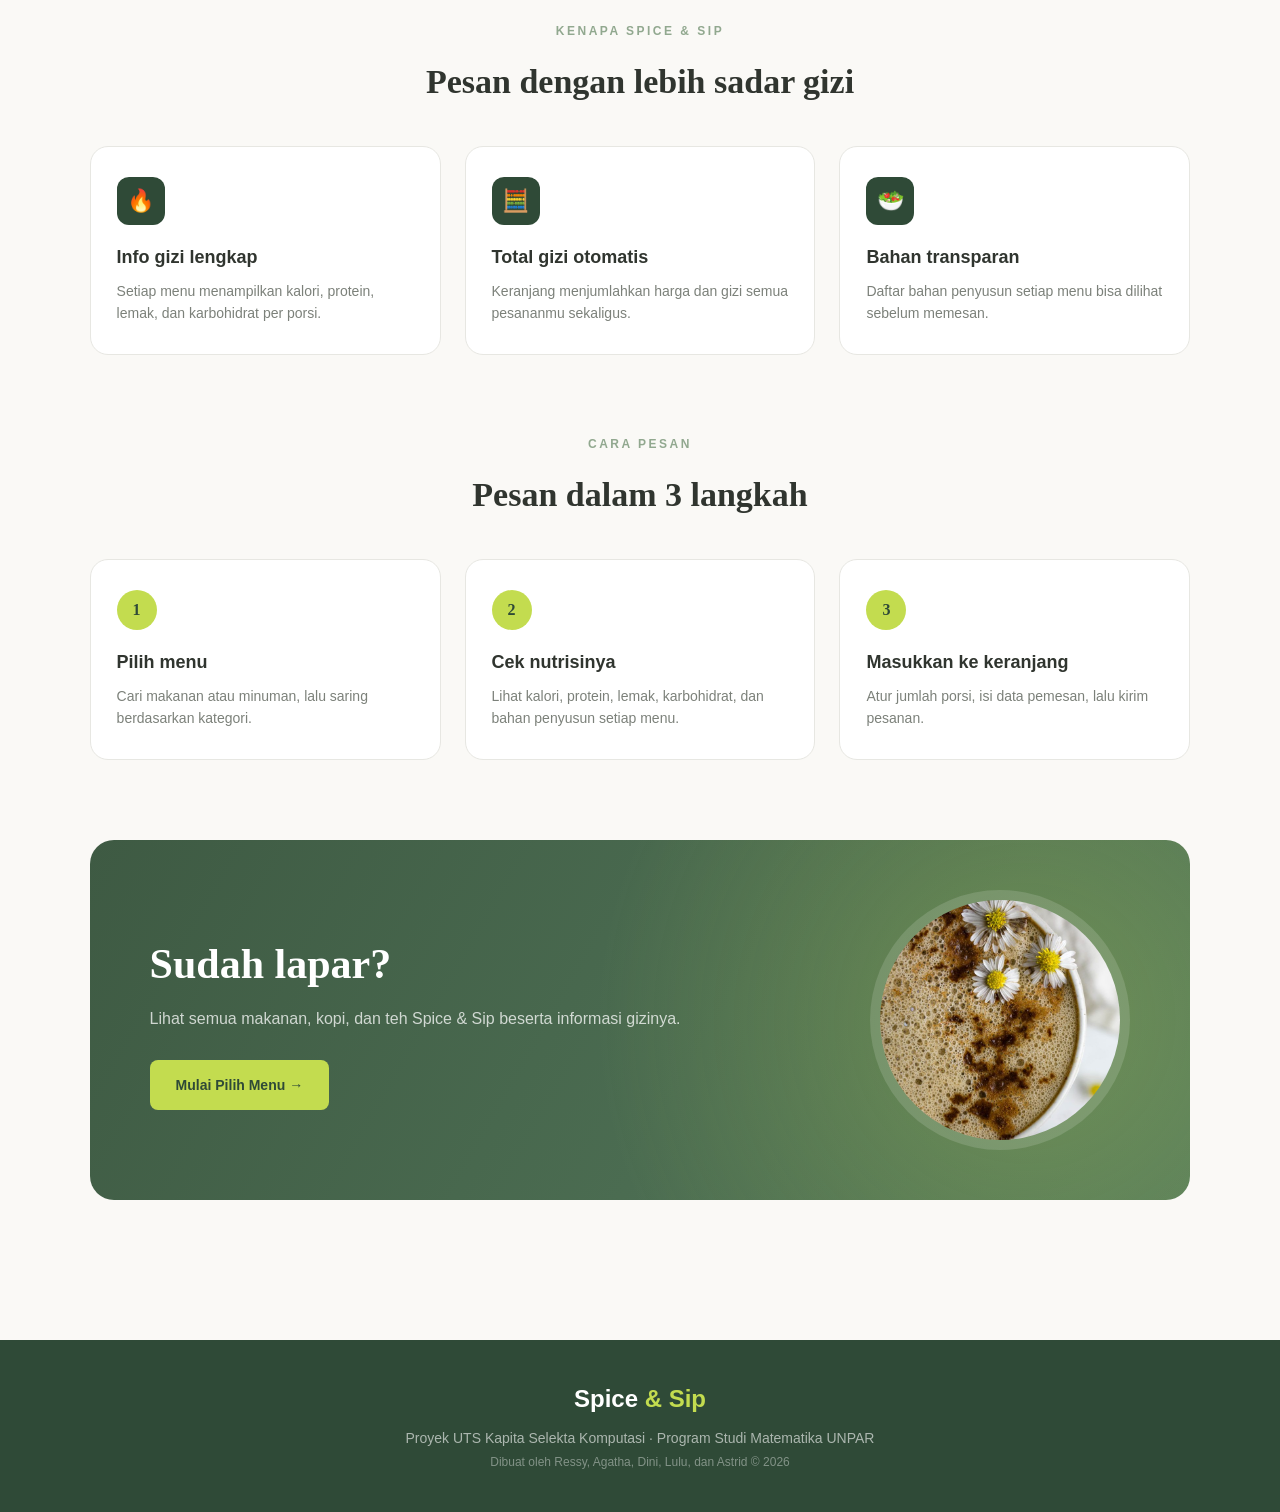
==== commit c05984b3: "ganti nama jadi "Spice & Sip"" ====
--- a/uts-kapsel-komputasi/index.html
+++ b/uts-kapsel-komputasi/index.html
@@ -4,7 +4,7 @@
     <meta charset="UTF-8">
     <meta name="viewport" content="width=device-width, initial-scale=1.0">
 
-    <title>NutriCafe - Home</title>
+    <title>Spice &amp; Sip - Home</title>
 
     <!-- Font:
          Playfair Display untuk judul, Plus Jakarta Sans untuk teks.
@@ -24,7 +24,7 @@
     <nav class="navbar home-navbar">
 
         <div class="logo">
-            Nutri<span>Cafe</span>
+            Spice <span>&amp; Sip</span>
         </div>
 
         <div class="nav-links">
@@ -172,7 +172,7 @@
 
         <section class="home-section">
 
-            <p class="home-eyebrow home-eyebrow-dark">KENAPA NUTRICAFE</p>
+            <p class="home-eyebrow home-eyebrow-dark">KENAPA SPICE &amp; SIP</p>
             <h2>Pesan dengan lebih sadar gizi</h2>
 
             <div class="home-features">
@@ -235,7 +235,7 @@
 
             <div class="home-cta-text">
                 <h2>Sudah lapar?</h2>
-                <p>Lihat semua makanan, kopi, dan teh NutriCafe beserta informasi gizinya.</p>
+                <p>Lihat semua makanan, kopi, dan teh Spice &amp; Sip beserta informasi gizinya.</p>
                 <a href="menu.html" class="home-btn home-btn-lime">Mulai Pilih Menu &rarr;</a>
             </div>
 
@@ -259,7 +259,7 @@
     <footer class="footer">
 
         <div class="logo">
-            Nutri<span>Cafe</span>
+            Spice <span>&amp; Sip</span>
         </div>
 
         <p>
--- a/uts-kapsel-komputasi/css/style.css
+++ b/uts-kapsel-komputasi/css/style.css
@@ -622,11 +622,8 @@
 
 
 /* =========================================================
-   2-4. MENU, CART, NUTRISI - tim (isi style.css dari branch main)
+   2. DASAR SEMUA HALAMAN
    ========================================================= */
-/* =========================
-   PENGATURAN DASAR
-========================= */
 
 * {
     margin: 0;
@@ -635,300 +632,582 @@
 }
 
 body {
-    font-family: Arial, Helvetica, sans-serif;
-    background-color: #FAF8F4;
-    color: #333333;
+    font-family: var(--font-isi);
+    background-color: var(--krem);
+    color: var(--teks);
     line-height: 1.6;
 }
 
-.container {
-    width: 90%;
+button,
+input,
+select,
+textarea {
+    font-family: var(--font-isi);
+}
+
+/* Lebar isi halaman Menu & Keranjang */
+main {
+    width: 86%;
     max-width: 1100px;
     margin: 0 auto;
-}
-
-/* =========================
-   Header dan Navigasi
-========================= */
-
-.header {
-    background-color: #FFFFFF;
-    border-bottom: 1px solid #E0D8CE;
-}
-
+    padding-bottom: 60px;
+}
+
+/* -- Navbar halaman Menu & Keranjang (warnanya sama dengan Home) -- */
 .navbar {
-    min-height: 70px;
-    display: flex;
+    position: sticky;
+    top: 0;
+    z-index: 100;
+    min-height: 72px;
+    display: flex;
+    align-items: center;
     justify-content: space-between;
-    align-items: center;
     gap: 20px;
+    padding: 0 7%;
+    background: var(--hijau);
 }
 
 .logo {
-    color: #76563C;
+    color: var(--putih);
     font-size: 24px;
-    font-weight: bold;
+    font-weight: 700;
+}
+
+.logo span {
+    color: var(--lime);
+}
+
+.nav-links {
+    display: flex;
+    gap: 32px;
+}
+
+.nav-links a {
+    color: rgba(255, 255, 255, 0.65);
+    font-size: 14px;
     text-decoration: none;
 }
 
-nav {
-    display: flex;
-    align-items: center;
-    gap: 22px;
+.nav-links a:hover,
+.nav-links a.active {
+    color: var(--putih);
+}
+
+.cart-icon {
+    position: relative;
+    font-size: 21px;
+    text-decoration: none;
+}
+
+#cart-count {
+    position: absolute;
+    top: -8px;
+    right: -10px;
+    width: 18px;
+    height: 18px;
+    display: flex;
+    align-items: center;
+    justify-content: center;
+    border-radius: 50%;
+    background: var(--lime);
+    color: var(--gelap);
+    font-size: 10px;
+    font-weight: 700;
+}
+
+/* -- Footer halaman Menu & Keranjang -- */
+.footer {
+    padding: 40px 7%;
+    background: var(--gelap);
+    text-align: center;
+    color: rgba(255, 255, 255, 0.6);
+    font-size: 14px;
+}
+
+.footer .logo {
+    margin-bottom: 8px;
+}
+
+.footer-small {
+    margin-top: 4px;
+    font-size: 12px;
+    color: rgba(255, 255, 255, 0.4);
+}
+
+/* -- Judul halaman (Menu & Keranjang) -- */
+.menu-header {
+    padding: 48px 0 28px;
+}
+
+.eyebrow {
+    margin-bottom: 6px;
+    color: var(--hijau-muda);
+    font-size: 12px;
+    font-weight: 700;
+    letter-spacing: 2px;
+}
+
+.menu-header h1 {
+    margin-bottom: 6px;
+    color: var(--hijau);
+    font-family: var(--font-judul);
+    font-size: 40px;
+    line-height: 1.2;
+}
+
+.menu-subtitle {
+    color: var(--teks-abu);
+}
+
+/* Tombol hijau (dipakai di kartu menu, form, dan "Lihat Menu") */
+.add-button {
+    display: block;
+    width: 100%;
+    padding: 11px;
+    border: none;
+    border-radius: 10px;
+    background: var(--hijau);
+    color: var(--putih);
+    font-size: 14px;
+    font-weight: 600;
+    text-align: center;
+    text-decoration: none;
+    cursor: pointer;
+}
+
+.add-button:hover {
+    background: var(--hijau-tua);
+}
+
+/* Notifikasi kecil di bawah layar (diatur cart.js) */
+#toast {
+    display: none;
+    position: fixed;
+    bottom: 24px;
+    left: 50%;
+    transform: translateX(-50%);
+    z-index: 200;
+    padding: 12px 22px;
+    border-radius: 999px;
+    background: var(--gelap);
+    color: var(--putih);
+    font-size: 14px;
+}
+
+
+/* =========================================================
+   3. HALAMAN MENU - Ressy
+   ========================================================= */
+
+/* -- Pencarian dan filter -- */
+.menu-tools {
+    display: flex;
     flex-wrap: wrap;
-}
-
-nav a {
-    color: #444444;
-    text-decoration: none;
-    font-size: 14px;
-}
-
-nav a:hover,
-nav a.active {
-    color: #76563C;
-    font-weight: bold;
-}
-
-/* =========================
-   JUDUL HALAMAN
-========================= */
-
-.page-heading {
-    padding: 35px 0 25px;
-}
-
-.page-heading h1 {
-    color: #76563C;
-    font-size: 28px;
-    margin-bottom: 5px;
-}
-
-.page-heading p {
-    color: #666666;
-    font-size: 15px;
-}
-
-/* =========================
-   PENCARIAN MENU
-========================= */
-
-.menu-controls {
-    margin-bottom: 25px;
+    align-items: center;
+    justify-content: space-between;
+    gap: 16px;
+    margin-bottom: 28px;
+}
+
+.search-box {
+    flex: 1;
+    min-width: 220px;
+    display: flex;
+    align-items: center;
+    gap: 8px;
+    padding: 0 14px;
+    border: 1px solid var(--garis);
+    border-radius: 10px;
+    background: var(--putih);
+}
+
+.search-icon {
+    color: var(--teks-abu);
+    font-size: 18px;
 }
 
 #search {
     width: 100%;
-    padding: 12px 14px;
-    margin-bottom: 15px;
-    border: 1px solid #D8D0C5;
-    border-radius: 4px;
-    background-color: #FFFFFF;
-    color: #333333;
-    font-size: 14px;
-}
-
-#search:focus {
-    outline: 2px solid #76563C;
-}
-
-/* =========================
-   FILTER KATEGORI
-========================= */
-
-.filter-list {
-    display: flex;
-    gap: 10px;
+    padding: 12px 0;
+    border: none;
+    outline: none;
+    background: transparent;
+    font-size: 14px;
+}
+
+.filter-buttons {
+    display: flex;
     flex-wrap: wrap;
+    gap: 8px;
 }
 
 .filter-btn {
-    padding: 8px 16px;
-    border: 1px solid #76563C;
-    border-radius: 4px;
-    background-color: #FFFFFF;
-    color: #76563C;
+    padding: 8px 18px;
+    border: 1px solid var(--hijau);
+    border-radius: 999px;
+    background: var(--putih);
+    color: var(--hijau);
     font-size: 14px;
     cursor: pointer;
 }
 
 .filter-btn:hover,
 .filter-btn.active {
-    background-color: #76563C;
-    color: #FFFFFF;
-}
-
-/* =========================
-   DAFTAR MENU
-========================= */
-
+    background: var(--hijau);
+    color: var(--putih);
+}
+
+/* -- Daftar menu: grid 3 kolom -- */
 .menu-list {
     display: grid;
-    grid-template-columns: repeat(3, minmax(0, 1fr));
+    grid-template-columns: repeat(3, 1fr);
     gap: 20px;
-    padding-bottom: 45px;
 }
 
 .menu-card {
-    background-color: #FFFFFF;
-    border: 1px solid #E0D8CE;
-    border-radius: 5px;
-    padding: 20px;
+    display: flex;
+    flex-direction: column;
+    padding: 22px;
+    border: 1px solid var(--garis);
+    border-radius: 16px;
+    background: var(--putih);
+}
+
+.menu-category {
+    align-self: flex-start;
+    margin-bottom: 10px;
+    padding: 3px 10px;
+    border-radius: 999px;
+    background: var(--hijau-pucat);
+    color: var(--hijau);
+    font-size: 12px;
+    font-weight: 600;
 }
 
 .menu-card h2 {
-    color: #76563C;
-    font-size: 19px;
-    margin-bottom: 8px;
-}
-
-.menu-category {
-    display: inline-block;
-    background-color: #EDE3D7;
-    color: #76563C;
-    padding: 3px 8px;
-    border-radius: 3px;
+    margin-bottom: 4px;
+    color: var(--teks);
+    font-family: var(--font-judul);
+    font-size: 21px;
+    line-height: 1.3;
+}
+
+.menu-price {
+    margin-bottom: 10px;
+    color: var(--hijau);
+    font-weight: 700;
+}
+
+.menu-description {
+    margin-bottom: 10px;
+    color: var(--teks-abu);
+    font-size: 14px;
+}
+
+.menu-portion {
+    margin-bottom: 14px;
+    font-size: 13px;
+}
+
+.nutrition {
+    margin-bottom: 12px;
+    padding: 12px 14px;
+    border-radius: 10px;
+    background: var(--hijau-pucat);
+}
+
+.nutrition h3 {
+    margin-bottom: 4px;
+    font-size: 14px;
+}
+
+.nutrition p {
+    font-size: 13px;
+}
+
+.menu-bahan {
+    margin-bottom: 16px;
+    color: var(--teks-abu);
     font-size: 12px;
-    margin-bottom: 12px;
-}
-
-.menu-description {
-    color: #666666;
-    font-size: 14px;
-    margin-bottom: 10px;
-}
-
-.menu-portion {
-    color: #444444;
-    font-size: 13px;
-    margin-bottom: 15px;
-}
-
-/* =========================
-   INFORMASI NUTRISI
-========================= */
-
-.nutrition {
-    border-top: 1px solid #E0D8CE;
-    padding-top: 12px;
-    margin-bottom: 15px;
-}
-
-.nutrition h3 {
-    color: #444444;
-    font-size: 15px;
-    margin-bottom: 8px;
-}
-
-.nutrition p {
-    color: #555555;
-    font-size: 13px;
-    margin-bottom: 3px;
-}
-
-/* =========================
-   TOMBOL MENU
-========================= */
-
-.add-button {
-    width: 100%;
-    padding: 10px;
-    border: none;
-    border-radius: 4px;
-    background-color: #76563C;
-    color: #FFFFFF;
-    font-size: 14px;
-    cursor: pointer;
-}
-
-.add-button:hover {
-    background-color: #5D422D;
-}
-
-/* Tombol belum diaktifkan */
-.add-button:disabled {
-    background-color: #B8A99A;
-    color: #FFFFFF;
-    cursor: not-allowed;
-}
-
-/* =========================
-   PESAN KOSONG / ERROR
-========================= */
-
-.empty-message {
-    color: #666666;
-    padding: 20px 0;
-}
-
-/* =========================
-   FOOTER
-========================= */
-
-.footer {
-    background-color: #EDE3D7;
-    padding: 20px 0;
-    text-align: center;
-    color: #66584A;
-    font-size: 13px;
-}
-
-/* =========================
-   TAMPILAN TABLET
-========================= */
-
-@media (max-width: 850px) {
-    .menu-list {
-        grid-template-columns: repeat(2, minmax(0, 1fr));
-    }
-}
-
-/* =========================
-   TAMPILAN HP
-========================= */
-
-@media (max-width: 550px) {
-    .navbar {
-        padding: 15px 0;
-        align-items: flex-start;
-        flex-direction: column;
-    }
-
-    nav {
-        gap: 15px;
-    }
-
-    .menu-list {
-        grid-template-columns: 1fr;
-    }
-
-    .page-heading h1 {
-        font-size: 24px;
-    }
-}
-
-
+}
+
+/* Tombol selalu di bagian bawah kartu */
+.menu-card .add-button {
+    margin-top: auto;
+}
 
 /* Pesan ketika menu tidak ditemukan */
 .menu-empty {
     display: none;
-    padding: 30px 0;
+    padding: 40px 0;
     text-align: center;
+    color: var(--teks-abu);
 }
 
 .empty-icon {
-    font-size: 28px;
+    font-size: 32px;
+}
+
+.menu-empty h3 {
+    color: var(--teks);
+}
+
+
+/* =========================================================
+   4. KERANJANG - Agatha  &  NUTRISI - Dini
+   ========================================================= */
+
+.cart-card {
+    margin-bottom: 20px;
+    padding: 24px;
+    border: 1px solid var(--garis);
+    border-radius: 16px;
+    background: var(--putih);
+}
+
+.cart-card h3 {
+    margin-bottom: 14px;
+    color: var(--hijau);
+    font-family: var(--font-judul);
+    font-size: 22px;
+}
+
+/* Keranjang kosong */
+#cart-empty {
+    text-align: center;
+}
+
+#cart-empty p {
+    margin-bottom: 16px;
+    color: var(--teks-abu);
+}
+
+#cart-empty .add-button {
+    max-width: 200px;
+    margin: 0 auto;
+}
+
+/* -- Tabel pesanan -- */
+.cart-table-wrap {
+    overflow-x: auto;   /* tabel bisa digeser di HP */
+}
+
+.cart-table {
+    width: 100%;
+    border-collapse: collapse;
+    font-size: 14px;
+}
+
+.cart-table th,
+.cart-table td {
+    padding: 12px 10px;
+    border-bottom: 1px solid var(--garis);
+    text-align: left;
+    white-space: nowrap;
+}
+
+.cart-table th {
+    color: var(--teks-abu);
+    font-size: 12px;
+    font-weight: 600;
+    text-transform: uppercase;
+}
+
+.qty-btn {
+    width: 28px;
+    height: 28px;
+    margin: 0 6px;
+    border: 1px solid var(--hijau);
+    border-radius: 50%;
+    background: var(--putih);
+    color: var(--hijau);
+    font-weight: 700;
+    cursor: pointer;
+}
+
+.qty-btn:hover {
+    background: var(--hijau);
+    color: var(--putih);
+}
+
+.hapus-btn {
+    padding: 6px 12px;
+    border: none;
+    border-radius: 8px;
+    background: #fbeaea;
+    color: #c0392b;
+    font-size: 13px;
+    cursor: pointer;
+}
+
+.hapus-btn:hover {
+    background: #c0392b;
+    color: var(--putih);
+}
+
+.cart-total {
+    display: flex;
+    justify-content: space-between;
+    align-items: center;
+    margin: 16px 0;
+    font-size: 18px;
+}
+
+.cart-total b {
+    color: var(--hijau);
+    font-size: 24px;
+}
+
+/* -- Ringkasan gizi (dibuat oleh nutrition.js) -- */
+.nutri-grid {
+    display: grid;
+    grid-template-columns: repeat(4, 1fr);
+    gap: 12px;
+    margin-bottom: 20px;
+}
+
+.nutri-item {
+    padding: 14px;
+    border-radius: 12px;
+    background: var(--hijau-pucat);
+    color: var(--teks-abu);
+    font-size: 13px;
+    text-align: center;
+}
+
+.nutri-item span {
+    display: block;
+    color: var(--hijau);
+    font-size: 20px;
+    font-weight: 700;
+}
+
+#nutri-summary h4 {
+    margin-bottom: 10px;
+    font-size: 14px;
+}
+
+.nutri-bar-baris {
+    margin-bottom: 10px;
+}
+
+.nutri-bar-label {
+    font-size: 13px;
+}
+
+.nutri-bar {
+    height: 10px;
+    border-radius: 999px;
+    background: var(--garis);
+    overflow: hidden;
+}
+
+.nutri-bar-isi {
+    height: 100%;
+    border-radius: 999px;
+}
+
+/* Warna: hijau = rendah, kuning = sedang, merah = tinggi
+   (dipakai di bar keranjang dan label kalori di kartu menu) */
+.nutri-bar-isi.nutri-rendah { background: #6aa84f; }
+.nutri-bar-isi.nutri-sedang { background: #e9a948; }
+.nutri-bar-isi.nutri-tinggi { background: #d9534f; }
+
+.nutri-label {
+    align-self: flex-start;
+    margin-bottom: 10px;
+    padding: 3px 10px;
+    border-radius: 999px;
+    font-size: 12px;
+    font-weight: 600;
+}
+
+.nutri-label.nutri-rendah { background: #e6f2df; color: #3d7a2a; }
+.nutri-label.nutri-sedang { background: #fcf0dc; color: #a8670f; }
+.nutri-label.nutri-tinggi { background: #fbe4e3; color: #b0302b; }
+
+/* Grafik Chart.js */
+.chart-container {
+    max-width: 600px;
+    margin-top: 20px;
+}
+
+/* -- Form pemesanan -- */
+#order-form label {
+    display: block;
+    margin: 12px 0 4px;
+    font-size: 14px;
+    font-weight: 600;
+}
+
+#order-form input,
+#order-form select,
+#order-form textarea {
+    width: 100%;
+    padding: 10px 12px;
+    border: 1px solid var(--garis);
+    border-radius: 10px;
+    background: var(--krem);
+    font-size: 14px;
+}
+
+#order-form input:focus,
+#order-form select:focus,
+#order-form textarea:focus {
+    outline: 2px solid var(--hijau-muda);
+}
+
+#order-form .add-button {
+    margin-top: 20px;
+}
+
+/* Pesan sukses (kosong = tidak tampil) */
+#order-success:empty {
+    display: none;
+}
+
+#order-success {
+    padding: 28px;
+    border-radius: 16px;
+    background: var(--hijau-pucat);
+    text-align: center;
+}
+
+#order-success h3 {
     margin-bottom: 8px;
-}
-
-.menu-empty h3 {
-    margin-bottom: 5px;
-    color: #333333;
-}
-
-.menu-empty p {
-    color: #666666;
-}
+    color: var(--hijau);
+    font-family: var(--font-judul);
+    font-size: 26px;
+}
+
+/* -- Responsif Menu & Keranjang -- */
+@media (max-width: 900px) {
+    .menu-list {
+        grid-template-columns: repeat(2, 1fr);
+    }
+    .nutri-grid {
+        grid-template-columns: repeat(2, 1fr);
+    }
+}
+
+@media (max-width: 600px) {
+    .navbar {
+        padding: 0 5%;
+    }
+    .nav-links {
+        gap: 16px;
+    }
+    main {
+        width: 90%;
+    }
+    .menu-header h1 {
+        font-size: 30px;
+    }
+    .menu-list {
+        grid-template-columns: 1fr;
+    }
+}
+
 
 
 /* =========================================================
@@ -1019,4 +1298,4 @@
     .home-clock div {
         width: 72px;
     }
-}
+}
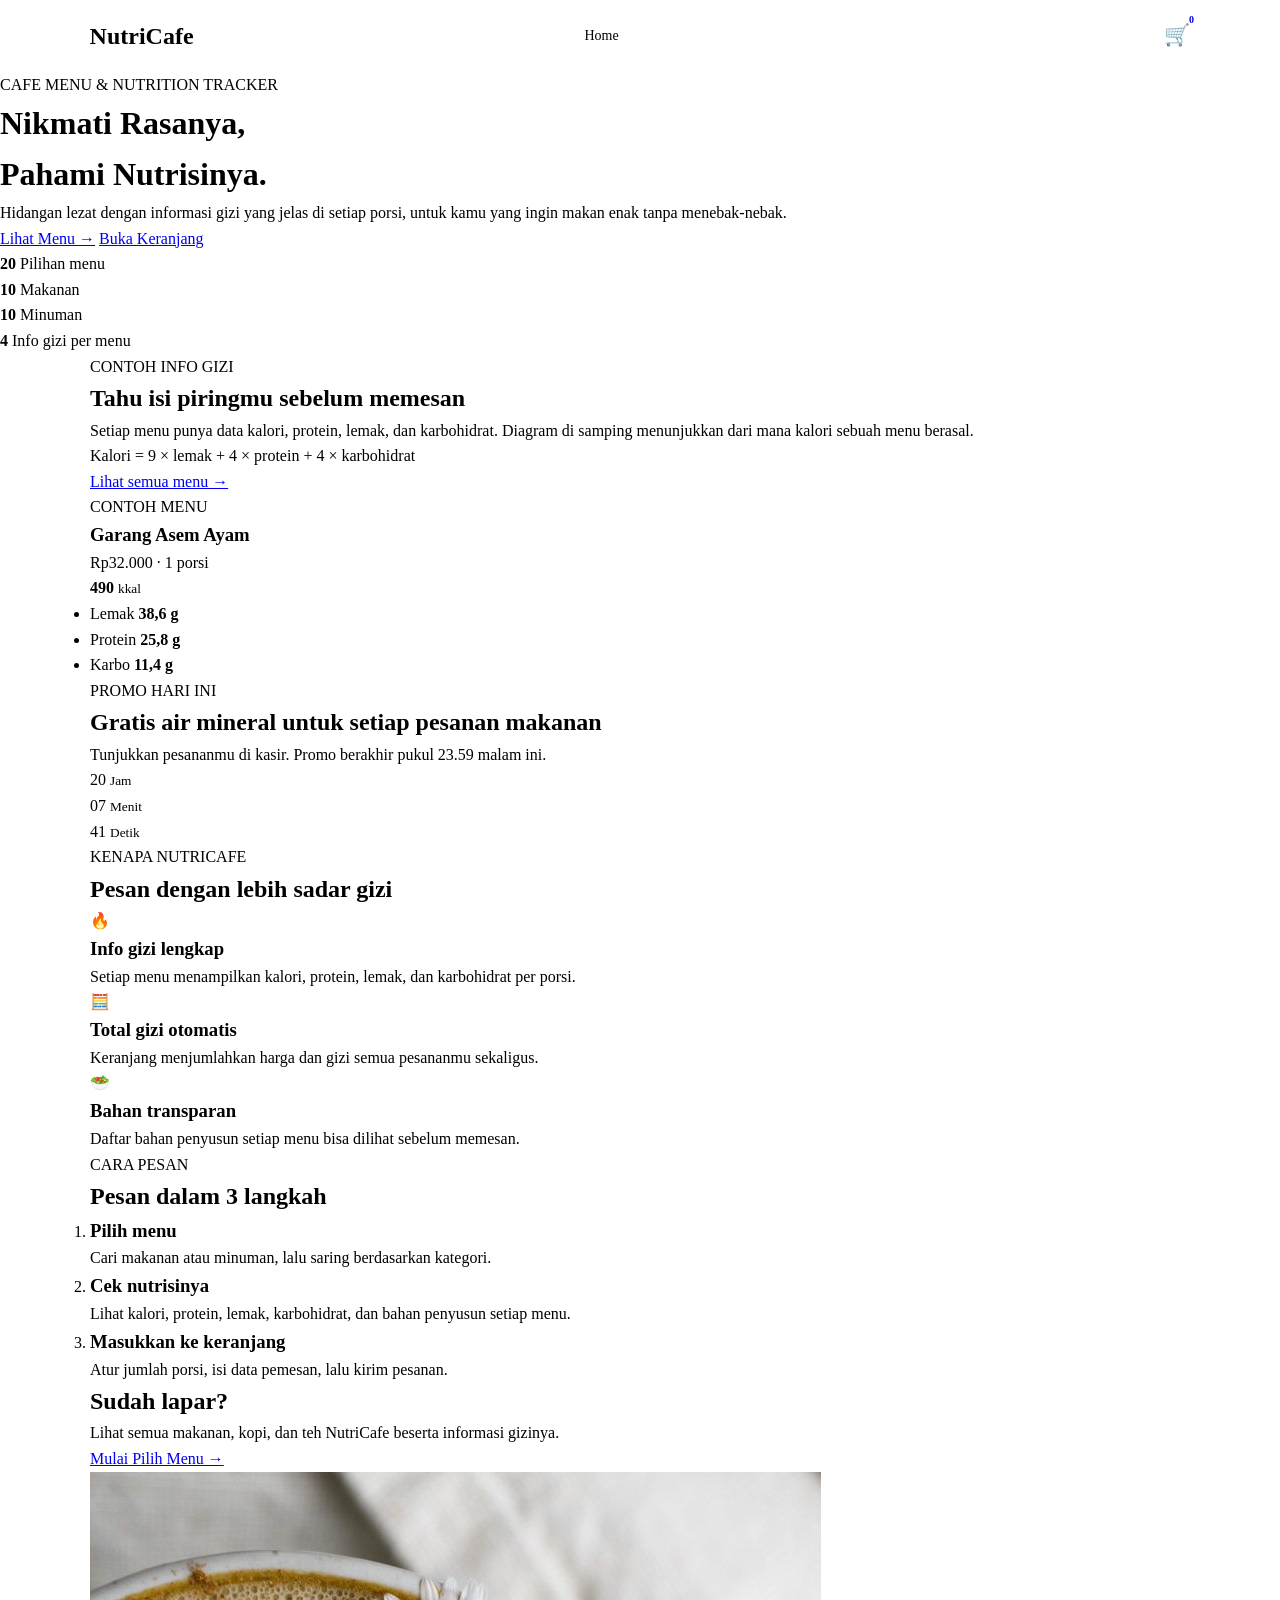
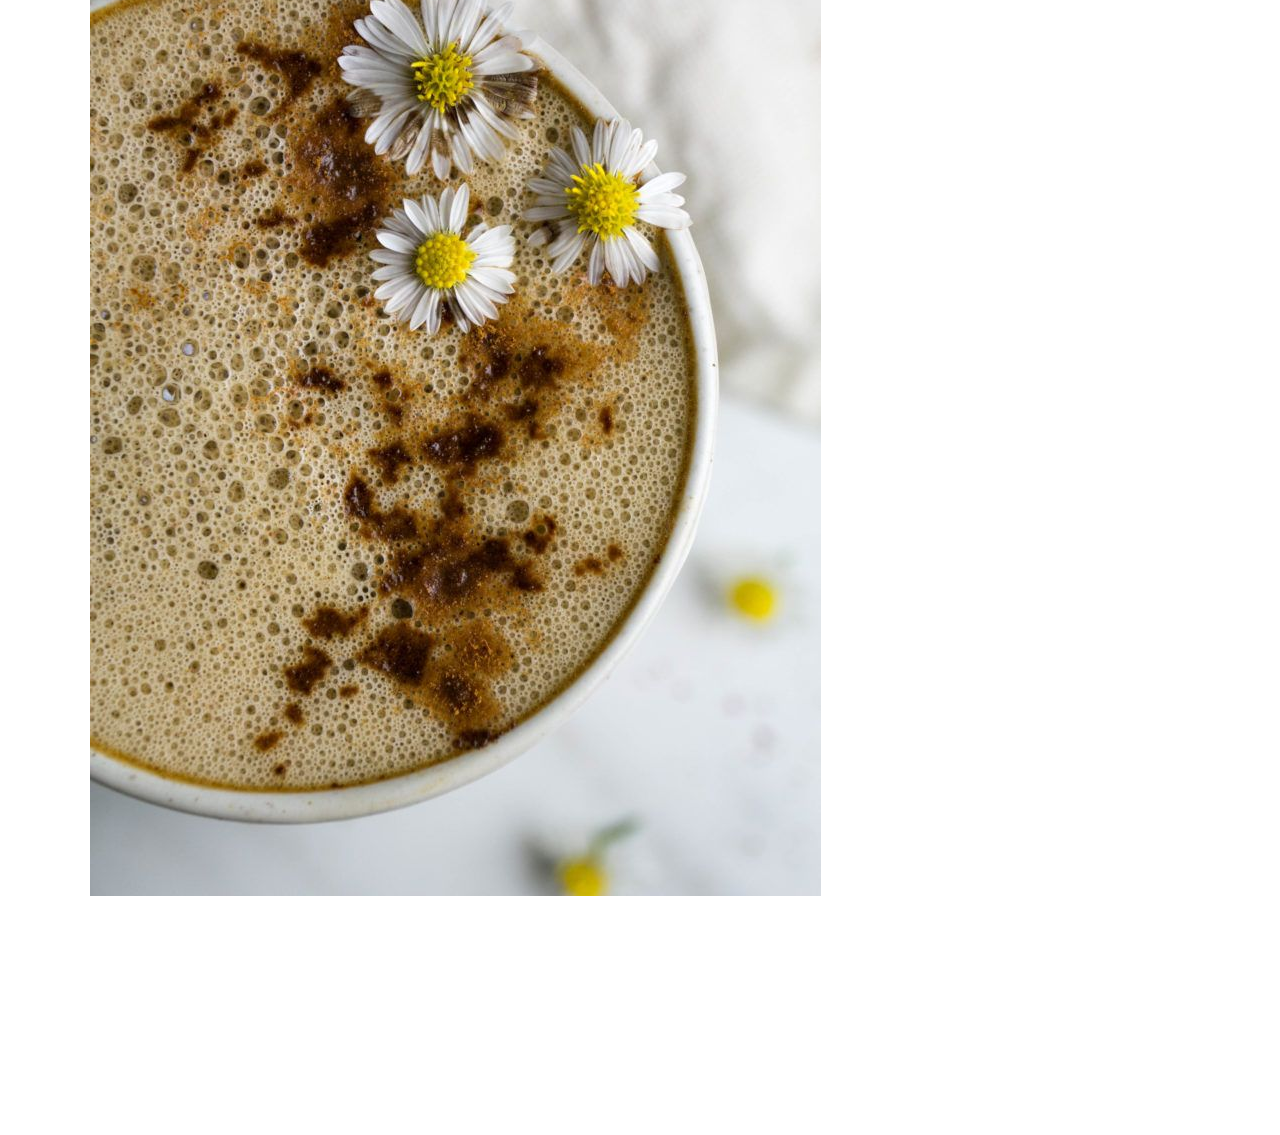
==== commit 91acd964: "Merge main into ressy" ====
--- a/uts-kapsel-komputasi/index.html
+++ b/uts-kapsel-komputasi/index.html
@@ -4,7 +4,7 @@
     <meta charset="UTF-8">
     <meta name="viewport" content="width=device-width, initial-scale=1.0">
 
-    <title>Spice &amp; Sip - Home</title>
+    <title>NutriCafe - Home</title>
 
     <!-- Font:
          Playfair Display untuk judul, Plus Jakarta Sans untuk teks.
@@ -24,7 +24,7 @@
     <nav class="navbar home-navbar">
 
         <div class="logo">
-            Spice <span>&amp; Sip</span>
+            Nutri<span>Cafe</span>
         </div>
 
         <div class="nav-links">
@@ -172,7 +172,7 @@
 
         <section class="home-section">
 
-            <p class="home-eyebrow home-eyebrow-dark">KENAPA SPICE &amp; SIP</p>
+            <p class="home-eyebrow home-eyebrow-dark">KENAPA NUTRICAFE</p>
             <h2>Pesan dengan lebih sadar gizi</h2>
 
             <div class="home-features">
@@ -235,7 +235,7 @@
 
             <div class="home-cta-text">
                 <h2>Sudah lapar?</h2>
-                <p>Lihat semua makanan, kopi, dan teh Spice &amp; Sip beserta informasi gizinya.</p>
+                <p>Lihat semua makanan, kopi, dan teh NutriCafe beserta informasi gizinya.</p>
                 <a href="menu.html" class="home-btn home-btn-lime">Mulai Pilih Menu &rarr;</a>
             </div>
 
@@ -259,7 +259,7 @@
     <footer class="footer">
 
         <div class="logo">
-            Spice <span>&amp; Sip</span>
+            Nutri<span>Cafe</span>
         </div>
 
         <p>
--- a/uts-kapsel-komputasi/css/style.css
+++ b/uts-kapsel-komputasi/css/style.css
@@ -1,72 +1,38 @@
-/* 1. GLOBAL - Astrid
-   Berisi variabel warna (:root) yang dipakai semua orang,
-   footer bersama, dan tampilan halaman Home. */
-
-/* -- Variabel warna (dipakai lewat var(--nama)) -- */
-:root {
-    --hijau: #3e5a43;        /* warna utama: tombol, logo, harga */
-    --hijau-tua: #304833;    /* tombol saat di-hover */
-    --hijau-muda: #91a88f;   /* aksen: label kecil, logo "Cafe" */
-    --hijau-pucat: #eef3ec;  /* latar badge dan ikon */
-    --lime: #c3dc4f;         /* aksen terang di Home (tombol, angka) */
-    --gelap: #2f4a37;        /* hijau tua: hero, CTA, footer */
-    --gelap-2: #3e5a43;      /* hijau kedua (kartu promo) */
-    --krem: #faf9f6;         /* latar halaman */
-    --putih: #ffffff;
-    --teks: #30352f;         /* teks utama */
-    --teks-abu: #7c817a;     /* teks keterangan */
-    --garis: #e7e7e2;        /* garis tepi kartu */
-    --font-judul: "Playfair Display", Georgia, serif;
-    --font-isi: "Plus Jakarta Sans", Arial, sans-serif;
-}
-
-/* -- Footer halaman Home -- */
-body.home-page .footer {
-    padding: 40px 7%;
-    background: var(--gelap);
-    text-align: center;
-    color: rgba(255, 255, 255, 0.6);
-    font-size: 14px;
-}
-
-body.home-page .footer .logo {
-    margin-bottom: 8px;
-    color: var(--putih);
-}
-
-body.home-page .footer .logo span {
-    color: var(--lime);
-}
-
-body.home-page .footer-small {
-    margin-top: 4px;
-    font-size: 12px;
-    color: rgba(255, 255, 255, 0.4);
-}
-
-/* -- HOME: font khusus halaman Home -- */
-body.home-page,
-body.home-page button {
+/* =========================
+   PENGATURAN DASAR
+========================= */
+
+* {
+    margin: 0;
+    padding: 0;
+    box-sizing: border-box;
+}
+
+
+body {
     font-family: var(--font-isi);
-}
-
-/* -- HOME: lebar isi halaman --
-   Diawali body.home-page supaya tidak tertimpa CSS halaman lain */
-body.home-page main {
+    background-color: var(--krem);
+    color: var(--teks);
+    line-height: 1.6;
+}
+
+button,
+input,
+select,
+textarea {
+    font-family: var(--font-isi);
+}
+
+/* Lebar isi halaman Menu & Keranjang */
+main {
     width: 86%;
-    max-width: 1200px;
+    max-width: 1100px;
     margin: 0 auto;
-}
-
-/* -- HOME: agar isi hero sejajar dengan isi halaman -- */
-.home-container {
-    width: 86%;
-    max-width: 1200px;
-    margin: auto;
-}
-
-/* -- HOME: navbar gelap -- */
-.navbar.home-navbar {
+    padding-bottom: 60px;
+}
+
+/* -- Navbar halaman Menu & Keranjang (warnanya sama dengan Home) -- */
+.navbar {
     position: sticky;
     top: 0;
     z-index: 100;
@@ -74,50 +40,45 @@
     display: flex;
     align-items: center;
     justify-content: space-between;
+    gap: 20px;
     padding: 0 7%;
     background: var(--hijau);
-    border-bottom: 1px solid rgba(255, 255, 255, 0.08);
-}
-
-.home-navbar .logo,
-body.home-page .footer .logo {
+}
+
+
+.logo {
+    color: var(--putih);
     font-size: 24px;
     font-weight: 700;
 }
 
-.home-navbar .logo {
+.logo span {
+    color: var(--lime);
+}
+
+.nav-links {
+    display: flex;
+    gap: 32px;
+}
+
+.nav-links a {
+    color: rgba(255, 255, 255, 0.65);
+    font-size: 14px;
+    text-decoration: none;
+}
+
+.nav-links a:hover,
+.nav-links a.active {
     color: var(--putih);
 }
 
-.home-navbar .nav-links {
-    display: flex;
-    gap: 32px;
-}
-
-.home-navbar .nav-links a {
-    font-size: 14px;
-    text-decoration: none;
-}
-
-.home-navbar .logo span {
-    color: var(--lime);
-}
-
-.home-navbar .nav-links a {
-    color: rgba(255, 255, 255, 0.65);
-}
-
-.home-navbar .nav-links a:hover,
-.home-navbar .nav-links a.active {
-    color: var(--putih);
-}
-
-.home-navbar .cart-icon {
+.cart-icon {
     position: relative;
     font-size: 21px;
-}
-
-.home-navbar #cart-count {
+    text-decoration: none;
+}
+
+#cart-count {
     position: absolute;
     top: -8px;
     right: -10px;
@@ -133,588 +94,6 @@
     font-weight: 700;
 }
 
-.home-cart-link {
-    text-decoration: none;
-}
-
-/* -- HOME: hero gelap -- */
-/* Latar hero berlapis (lapisan pertama paling atas):
-   1. gradasi hijau dari kiri, makin ke kanan makin transparan
-      supaya teks terbaca dan foto di kanan tetap terlihat
-   2. foto makanan assets/images/hero.jpg (memenuhi hero)
-   3. cadangan: ilustrasi mangkuk, terlihat kalau hero.jpg belum ada
-   4. warna dasar hijau */
-.home-hero {
-    min-height: 620px;
-    display: flex;
-    align-items: center;
-    padding: 80px 0;
-    color: var(--putih);
-    background:
-        linear-gradient(90deg,
-            rgba(47, 74, 55, 1) 0%,
-            rgba(47, 74, 55, 0.92) 35%,
-            rgba(47, 74, 55, 0.35) 65%,
-            rgba(47, 74, 55, 0.05) 100%),
-        url("../assets/images/hero.jpg") right center / cover no-repeat,
-        url("../assets/images/hero-bowl.svg") right 6% center / 520px no-repeat,
-        linear-gradient(120deg, #3e5a43 0%, #557a5c 100%);
-}
-
-/* Teks hero cukup selebar setengah layar */
-.home-hero-grid {
-    width: 86%;
-}
-
-.home-hero-text {
-    max-width: 600px;
-}
-
-.home-eyebrow {
-    margin-bottom: 14px;
-    color: var(--lime);
-    font-size: 12px;
-    font-weight: 700;
-    letter-spacing: 2.5px;
-}
-
-.home-hero-text h1 {
-    margin-bottom: 22px;
-    font-family: var(--font-judul);
-    font-size: 66px;
-    font-weight: 800;
-    line-height: 1.05;
-    letter-spacing: -0.5px;
-}
-
-/* Baris kedua judul: miring dan berwarna lime */
-.home-hero-text h1 span {
-    color: var(--lime);
-    font-style: italic;
-}
-
-.home-hero-subtitle {
-    max-width: 520px;
-    margin-bottom: 32px;
-    color: rgba(255, 255, 255, 0.72);
-    font-size: 16px;
-}
-
-.home-hero-buttons {
-    display: flex;
-    flex-wrap: wrap;
-    gap: 12px;
-    margin-bottom: 48px;
-}
-
-/* -- HOME: tombol -- */
-.home-btn {
-    display: inline-block;
-    padding: 14px 26px;
-    border-radius: 8px;
-    font-size: 14px;
-    font-weight: 700;
-    text-decoration: none;
-    transition: 0.2s;
-}
-
-.home-btn-lime {
-    background: var(--lime);
-    color: var(--gelap);
-}
-
-.home-btn-lime:hover {
-    background: #d3ea68;
-    transform: translateY(-2px);
-}
-
-.home-btn-ghost {
-    border: 1px solid rgba(255, 255, 255, 0.35);
-    color: var(--putih);
-}
-
-.home-btn-ghost:hover {
-    background: rgba(255, 255, 255, 0.08);
-}
-
-/* -- HOME: angka singkat di hero -- */
-.home-stats {
-    display: flex;
-    gap: 0;
-}
-
-.home-stat {
-    padding: 0 26px;
-    border-left: 1px solid rgba(255, 255, 255, 0.15);
-}
-
-.home-stat:first-child {
-    padding-left: 0;
-    border-left: none;
-}
-
-.home-stat strong {
-    display: block;
-    color: var(--lime);
-    font-family: var(--font-judul);
-    font-size: 30px;
-    font-weight: 800;
-    line-height: 1.2;
-}
-
-.home-stat span {
-    color: rgba(255, 255, 255, 0.6);
-    font-size: 12px;
-}
-
-/* -- HOME: foto bulat (dipakai di bagian ajakan) -- */
-/* Foto dipotong bulat dan mengisi bingkai (object-fit: cover) */
-.home-photo {
-    display: block;
-    width: 100%;
-    height: 100%;
-    object-fit: cover;
-    border-radius: 50%;
-}
-
-/* Kalau yang tampil ilustrasi cadangan, jangan dipotong */
-.home-photo.is-ilustrasi {
-    object-fit: contain;
-    border-radius: 0;
-}
-
-/* -- HOME: contoh info gizi -- */
-.home-nutri {
-    display: grid;
-    grid-template-columns: 1fr 1fr;
-    align-items: center;
-    gap: 60px;
-    margin: 90px 0 80px;
-}
-
-.home-nutri-text h2 {
-    margin-bottom: 16px;
-    color: var(--teks);
-    font-family: var(--font-judul);
-    font-size: 34px;
-    font-weight: 800;
-    line-height: 1.2;
-}
-
-.home-nutri-text p {
-    margin-bottom: 16px;
-    color: var(--teks-abu);
-}
-
-/* Kotak rumus */
-.home-rumus {
-    display: inline-block;
-    padding: 10px 16px;
-    background: var(--hijau-pucat);
-    border-left: 4px solid var(--hijau);
-    border-radius: 8px;
-    color: var(--hijau) !important;
-    font-weight: 700;
-    font-size: 14px;
-}
-
-.home-btn-green {
-    margin-top: 8px;
-    background: var(--hijau);
-    color: var(--putih);
-}
-
-.home-btn-green:hover {
-    background: var(--hijau-tua);
-    transform: translateY(-2px);
-}
-
-/* Kartu gizi + diagram donat */
-.home-nutri-card {
-    max-width: 420px;
-    margin-left: auto;
-    padding: 30px;
-    background: var(--putih);
-    border: 1px solid var(--garis);
-    border-radius: 22px;
-    box-shadow: 0 24px 50px rgba(47, 74, 55, 0.12);
-}
-
-.home-nutri-label {
-    color: var(--hijau-muda);
-    font-size: 11px;
-    font-weight: 700;
-    letter-spacing: 2px;
-}
-
-.home-nutri-card h3 {
-    margin: 6px 0 2px;
-    color: var(--teks);
-    font-family: var(--font-judul);
-    font-size: 24px;
-    font-weight: 800;
-}
-
-.home-nutri-price {
-    margin-bottom: 24px;
-    color: var(--teks-abu);
-    font-size: 13px;
-}
-
-/* Donat = lingkaran dengan conic-gradient.
-   Persentase = kalori tiap zat / total kalori:
-   lemak 38,64 x 9 = 348 kkal -> 70%
-   protein 25,76 x 4 = 103 kkal -> 21%
-   karbo 11,43 x 4 = 46 kkal -> 9% */
-.home-donut {
-    width: 190px;
-    height: 190px;
-    margin: 0 auto 24px;
-    display: flex;
-    align-items: center;
-    justify-content: center;
-    border-radius: 50%;
-    background: conic-gradient(
-        #9fbf3b 0% 70%,
-        var(--hijau) 70% 91%,
-        #e9a948 91% 100%
-    );
-}
-
-/* Lubang di tengah donat */
-.home-donut-center {
-    width: 128px;
-    height: 128px;
-    display: flex;
-    flex-direction: column;
-    align-items: center;
-    justify-content: center;
-    border-radius: 50%;
-    background: var(--putih);
-    color: var(--teks);
-}
-
-.home-donut-center strong {
-    font-family: var(--font-judul);
-    font-size: 34px;
-    font-weight: 800;
-    line-height: 1;
-}
-
-.home-donut-center small {
-    color: var(--teks-abu);
-    font-size: 12px;
-}
-
-.home-legend {
-    list-style: none;
-}
-
-.home-legend li {
-    display: flex;
-    align-items: center;
-    gap: 10px;
-    padding: 9px 0;
-    border-bottom: 1px solid var(--garis);
-    color: var(--teks-abu);
-    font-size: 14px;
-}
-
-.home-legend b {
-    margin-left: auto;
-    color: var(--teks);
-}
-
-.dot {
-    width: 10px;
-    height: 10px;
-    border-radius: 50%;
-}
-
-.dot-lemak { background: #9fbf3b; }
-.dot-protein { background: var(--hijau); }
-.dot-karbo { background: #e9a948; }
-
-/* -- HOME: promo + countdown -- */
-.home-promo {
-    display: flex;
-    align-items: center;
-    justify-content: space-between;
-    gap: 32px;
-    margin: 0 0 80px;
-    padding: 34px 40px;
-    background: var(--gelap-2);
-    border-radius: 20px;
-    color: var(--putih);
-}
-
-.home-promo h2 {
-    margin-bottom: 6px;
-    font-family: var(--font-judul);
-    font-size: 24px;
-    font-weight: 800;
-}
-
-.home-promo p {
-    color: rgba(255, 255, 255, 0.65);
-    font-size: 14px;
-}
-
-/* Tiga kotak jam - menit - detik berjajar (flexbox) */
-.home-clock {
-    display: flex;
-    gap: 10px;
-}
-
-.home-clock div {
-    width: 80px;
-    padding: 12px 0;
-    background: rgba(255, 255, 255, 0.06);
-    border: 1px solid rgba(195, 220, 79, 0.35);
-    border-radius: 12px;
-    text-align: center;
-}
-
-.home-clock span {
-    display: block;
-    color: var(--lime);
-    font-family: var(--font-judul);
-    font-size: 30px;
-    font-weight: 800;
-}
-
-.home-clock small {
-    color: rgba(255, 255, 255, 0.6);
-    font-size: 11px;
-}
-
-/* -- HOME: judul tiap bagian -- */
-.home-section {
-    margin-bottom: 80px;
-    text-align: center;
-}
-
-.home-eyebrow-dark {
-    color: var(--hijau-muda);
-}
-
-.home-section h2 {
-    margin-bottom: 36px;
-    color: var(--teks);
-    font-family: var(--font-judul);
-    font-size: 34px;
-    font-weight: 800;
-}
-
-/* -- HOME: keunggulan & cara pesan (grid 3 kolom) -- */
-.home-features,
-.home-steps {
-    display: grid;
-    grid-template-columns: repeat(3, 1fr);
-    gap: 24px;
-    text-align: left;
-}
-
-.home-feature,
-.home-step {
-    padding: 30px 26px;
-    background: var(--putih);
-    border: 1px solid var(--garis);
-    border-radius: 18px;
-    transition: transform 0.2s, box-shadow 0.2s;
-}
-
-.home-feature:hover,
-.home-step:hover {
-    transform: translateY(-4px);
-    box-shadow: 0 16px 34px rgba(14, 22, 17, 0.08);
-}
-
-.home-feature-icon {
-    width: 48px;
-    height: 48px;
-    display: flex;
-    align-items: center;
-    justify-content: center;
-    margin-bottom: 18px;
-    border-radius: 12px;
-    background: var(--gelap);
-    font-size: 22px;
-}
-
-.home-feature h3,
-.home-step h3 {
-    margin-bottom: 8px;
-    color: var(--teks);
-    font-size: 18px;
-}
-
-.home-feature p,
-.home-step p {
-    color: var(--teks-abu);
-    font-size: 14px;
-}
-
-/* Nomor 1, 2, 3 dari <ol> ditampilkan sebagai lingkaran */
-.home-steps {
-    list-style: none;
-    counter-reset: langkah;
-}
-
-.home-step {
-    counter-increment: langkah;
-}
-
-.home-step::before {
-    content: counter(langkah);
-    width: 40px;
-    height: 40px;
-    display: flex;
-    align-items: center;
-    justify-content: center;
-    margin-bottom: 18px;
-    border-radius: 50%;
-    background: var(--lime);
-    color: var(--gelap);
-    font-family: var(--font-judul);
-    font-weight: 800;
-}
-
-/* -- HOME: ajakan (CTA) dengan ilustrasi kopi -- */
-.home-cta {
-    display: grid;
-    grid-template-columns: 1.3fr 1fr;
-    align-items: center;
-    gap: 30px;
-    margin-bottom: 80px;
-    padding: 50px 60px;
-    border-radius: 24px;
-    background:
-        radial-gradient(circle at 85% 50%, rgba(195, 220, 79, 0.25), transparent 45%),
-        linear-gradient(120deg, #3e5a43, #557a5c);
-    color: var(--putih);
-    overflow: hidden;
-}
-
-.home-cta h2 {
-    margin-bottom: 8px;
-    font-family: var(--font-judul);
-    font-size: 42px;
-    font-weight: 800;
-}
-
-.home-cta p {
-    margin-bottom: 28px;
-    color: rgba(255, 255, 255, 0.75);
-}
-
-.home-cta-frame {
-    width: 100%;
-    max-width: 260px;
-    aspect-ratio: 1 / 1;
-    margin-left: auto;
-    padding: 10px;
-    border-radius: 50%;
-    background: rgba(255, 255, 255, 0.14);
-}
-
-
-
-
-/* =========================================================
-   2. DASAR SEMUA HALAMAN
-   ========================================================= */
-
-* {
-    margin: 0;
-    padding: 0;
-    box-sizing: border-box;
-}
-
-body {
-    font-family: var(--font-isi);
-    background-color: var(--krem);
-    color: var(--teks);
-    line-height: 1.6;
-}
-
-button,
-input,
-select,
-textarea {
-    font-family: var(--font-isi);
-}
-
-/* Lebar isi halaman Menu & Keranjang */
-main {
-    width: 86%;
-    max-width: 1100px;
-    margin: 0 auto;
-    padding-bottom: 60px;
-}
-
-/* -- Navbar halaman Menu & Keranjang (warnanya sama dengan Home) -- */
-.navbar {
-    position: sticky;
-    top: 0;
-    z-index: 100;
-    min-height: 72px;
-    display: flex;
-    align-items: center;
-    justify-content: space-between;
-    gap: 20px;
-    padding: 0 7%;
-    background: var(--hijau);
-}
-
-.logo {
-    color: var(--putih);
-    font-size: 24px;
-    font-weight: 700;
-}
-
-.logo span {
-    color: var(--lime);
-}
-
-.nav-links {
-    display: flex;
-    gap: 32px;
-}
-
-.nav-links a {
-    color: rgba(255, 255, 255, 0.65);
-    font-size: 14px;
-    text-decoration: none;
-}
-
-.nav-links a:hover,
-.nav-links a.active {
-    color: var(--putih);
-}
-
-.cart-icon {
-    position: relative;
-    font-size: 21px;
-    text-decoration: none;
-}
-
-#cart-count {
-    position: absolute;
-    top: -8px;
-    right: -10px;
-    width: 18px;
-    height: 18px;
-    display: flex;
-    align-items: center;
-    justify-content: center;
-    border-radius: 50%;
-    background: var(--lime);
-    color: var(--gelap);
-    font-size: 10px;
-    font-weight: 700;
-}
-
 /* -- Footer halaman Menu & Keranjang -- */
 .footer {
     padding: 40px 7%;
@@ -722,6 +101,7 @@
     text-align: center;
     color: rgba(255, 255, 255, 0.6);
     font-size: 14px;
+    transition: 0.2s;
 }
 
 .footer .logo {
@@ -826,6 +206,7 @@
     font-size: 18px;
 }
 
+
 #search {
     width: 100%;
     padding: 12px 0;
@@ -841,6 +222,7 @@
     gap: 8px;
 }
 
+
 .filter-btn {
     padding: 8px 18px;
     border: 1px solid var(--hijau);
@@ -849,9 +231,17 @@
     color: var(--hijau);
     font-size: 14px;
     cursor: pointer;
-}
-
-.filter-btn:hover,
+    font-size: 13px;
+    transition: all 0.2s;
+}
+
+
+.filter-btn:hover {
+    border-color: #91a88f;
+    color: #3e5a43;
+}
+
+
 .filter-btn.active {
     background: var(--hijau);
     color: var(--putih);
@@ -864,6 +254,10 @@
     gap: 20px;
 }
 
+
+
+
+/* MENU CARD */
 .menu-card {
     display: flex;
     flex-direction: column;
@@ -897,6 +291,7 @@
     color: var(--hijau);
     font-weight: 700;
 }
+
 
 .menu-description {
     margin-bottom: 10px;
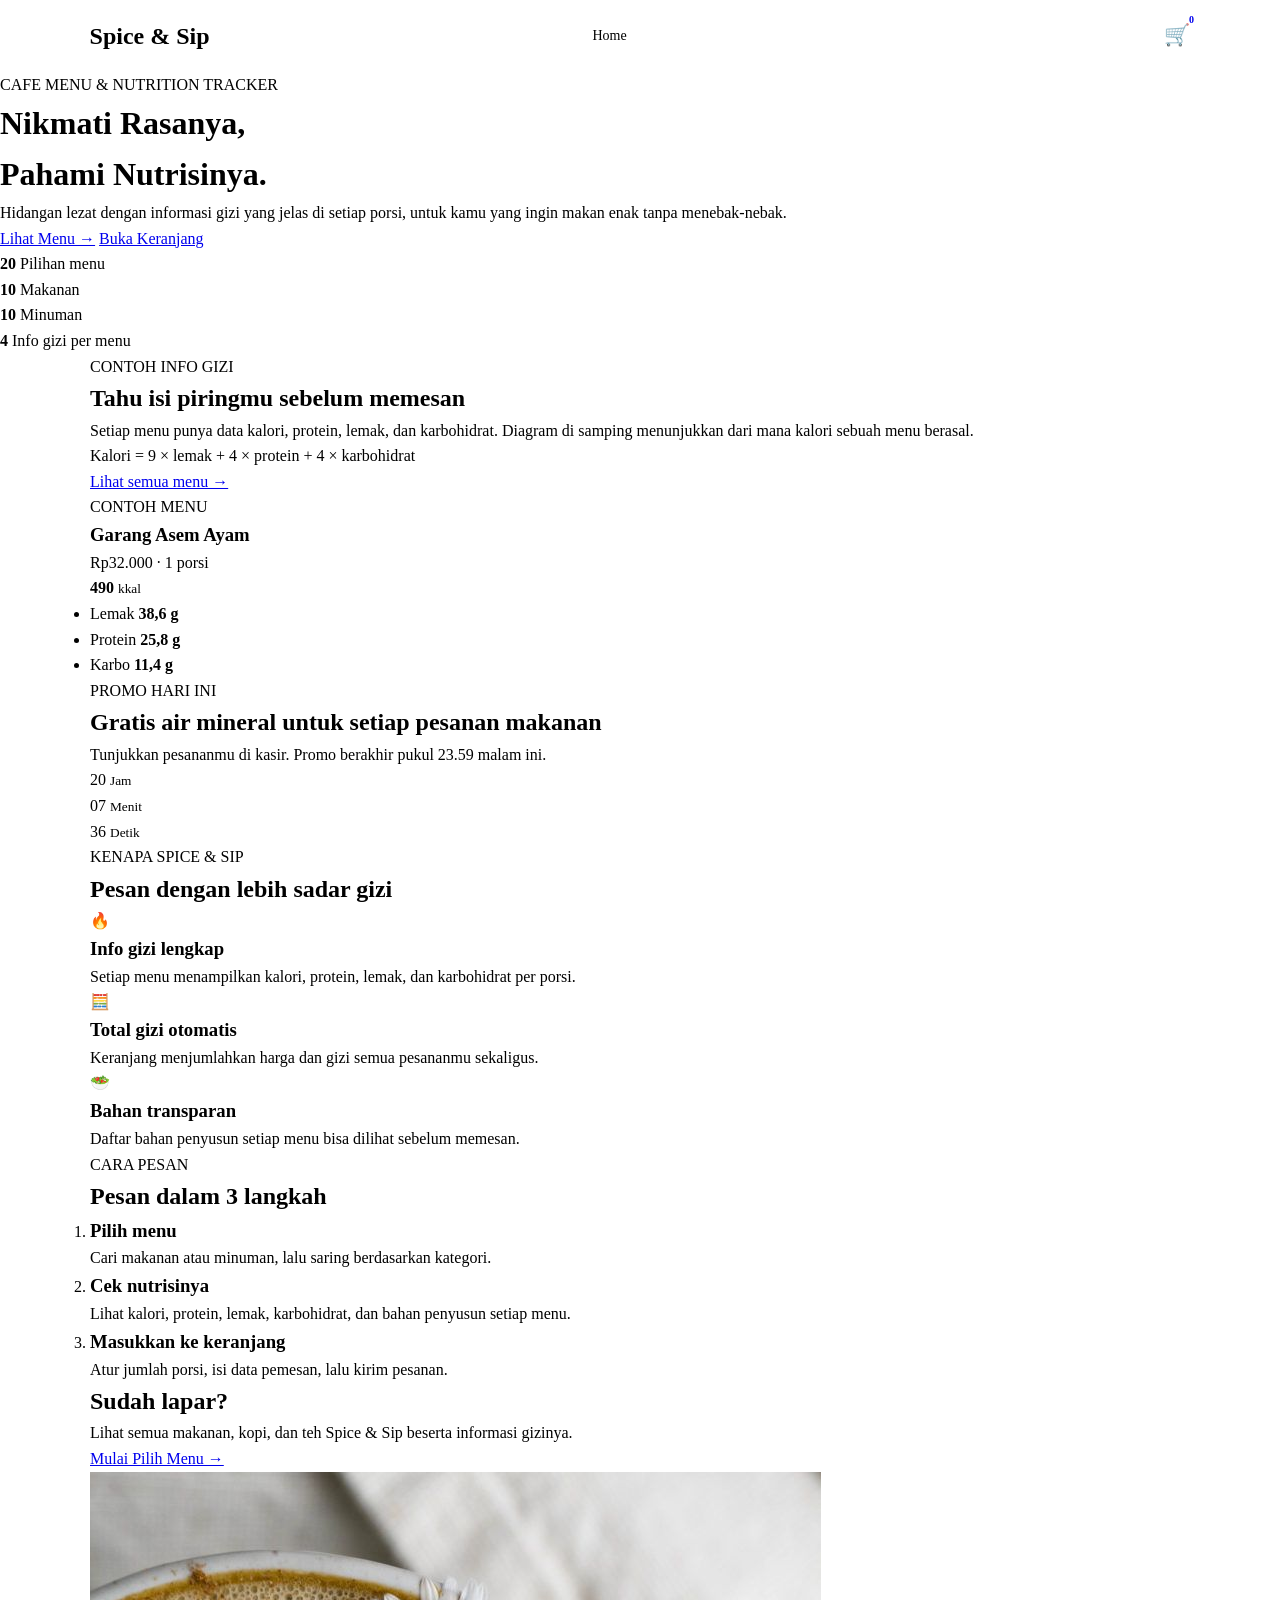
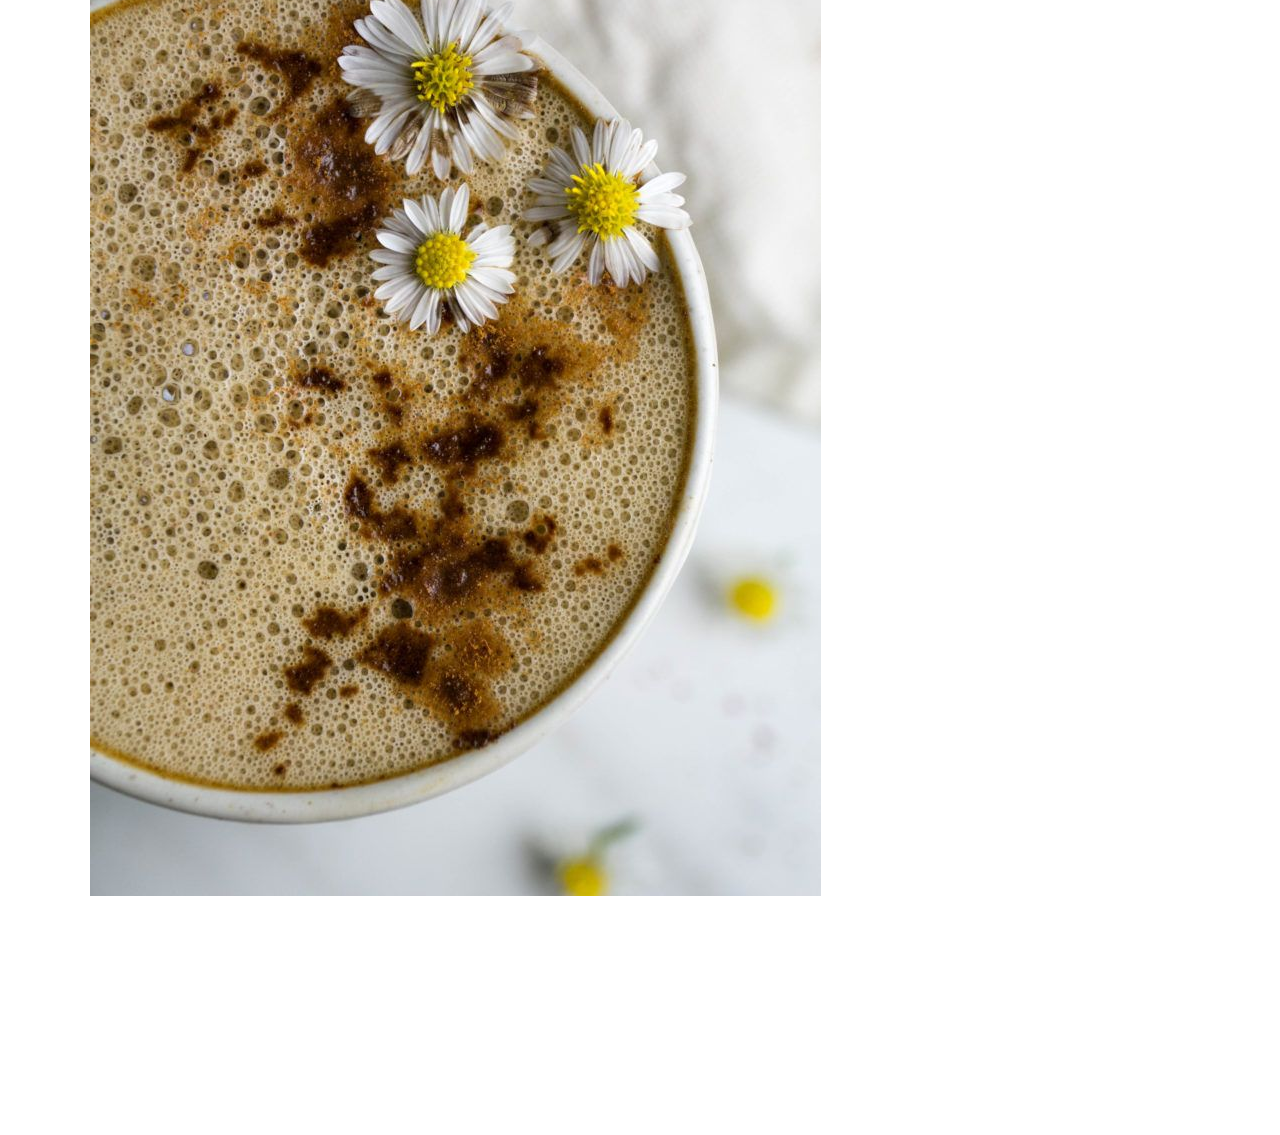
==== commit a2ccf1d6: "ganti jadi spicesip lagi" ====
--- a/uts-kapsel-komputasi/index.html
+++ b/uts-kapsel-komputasi/index.html
@@ -4,7 +4,7 @@
     <meta charset="UTF-8">
     <meta name="viewport" content="width=device-width, initial-scale=1.0">
 
-    <title>NutriCafe - Home</title>
+    <title>Spice &amp; Sip - Home</title>
 
     <!-- Font:
          Playfair Display untuk judul, Plus Jakarta Sans untuk teks.
@@ -24,7 +24,7 @@
     <nav class="navbar home-navbar">
 
         <div class="logo">
-            Nutri<span>Cafe</span>
+            Spice <span>&amp; Sip</span>
         </div>
 
         <div class="nav-links">
@@ -172,7 +172,7 @@
 
         <section class="home-section">
 
-            <p class="home-eyebrow home-eyebrow-dark">KENAPA NUTRICAFE</p>
+            <p class="home-eyebrow home-eyebrow-dark">KENAPA SPICE &amp; SIP</p>
             <h2>Pesan dengan lebih sadar gizi</h2>
 
             <div class="home-features">
@@ -235,7 +235,7 @@
 
             <div class="home-cta-text">
                 <h2>Sudah lapar?</h2>
-                <p>Lihat semua makanan, kopi, dan teh NutriCafe beserta informasi gizinya.</p>
+                <p>Lihat semua makanan, kopi, dan teh Spice &amp; Sip beserta informasi gizinya.</p>
                 <a href="menu.html" class="home-btn home-btn-lime">Mulai Pilih Menu &rarr;</a>
             </div>
 
@@ -259,7 +259,7 @@
     <footer class="footer">
 
         <div class="logo">
-            Nutri<span>Cafe</span>
+            Spice <span>&amp; Sip</span>
         </div>
 
         <p>
@@ -277,9 +277,9 @@
 
     <script>
         // -- 1. Angka di ikon keranjang --
-        // Keranjang disimpan cart.js di localStorage dengan nama "nutricafe-cart".
+        // Keranjang disimpan cart.js di localStorage dengan nama "spicesip-cart".
         // Kalau belum ada isinya, pakai array kosong [] (fallback seperti minggu 4).
-        const cartTersimpan = JSON.parse(localStorage.getItem("nutricafe-cart")) || [];
+        const cartTersimpan = JSON.parse(localStorage.getItem("spicesip-cart")) || [];
         let jumlahItem = 0;
         cartTersimpan.forEach((item) => {
             jumlahItem = jumlahItem + item.qty;
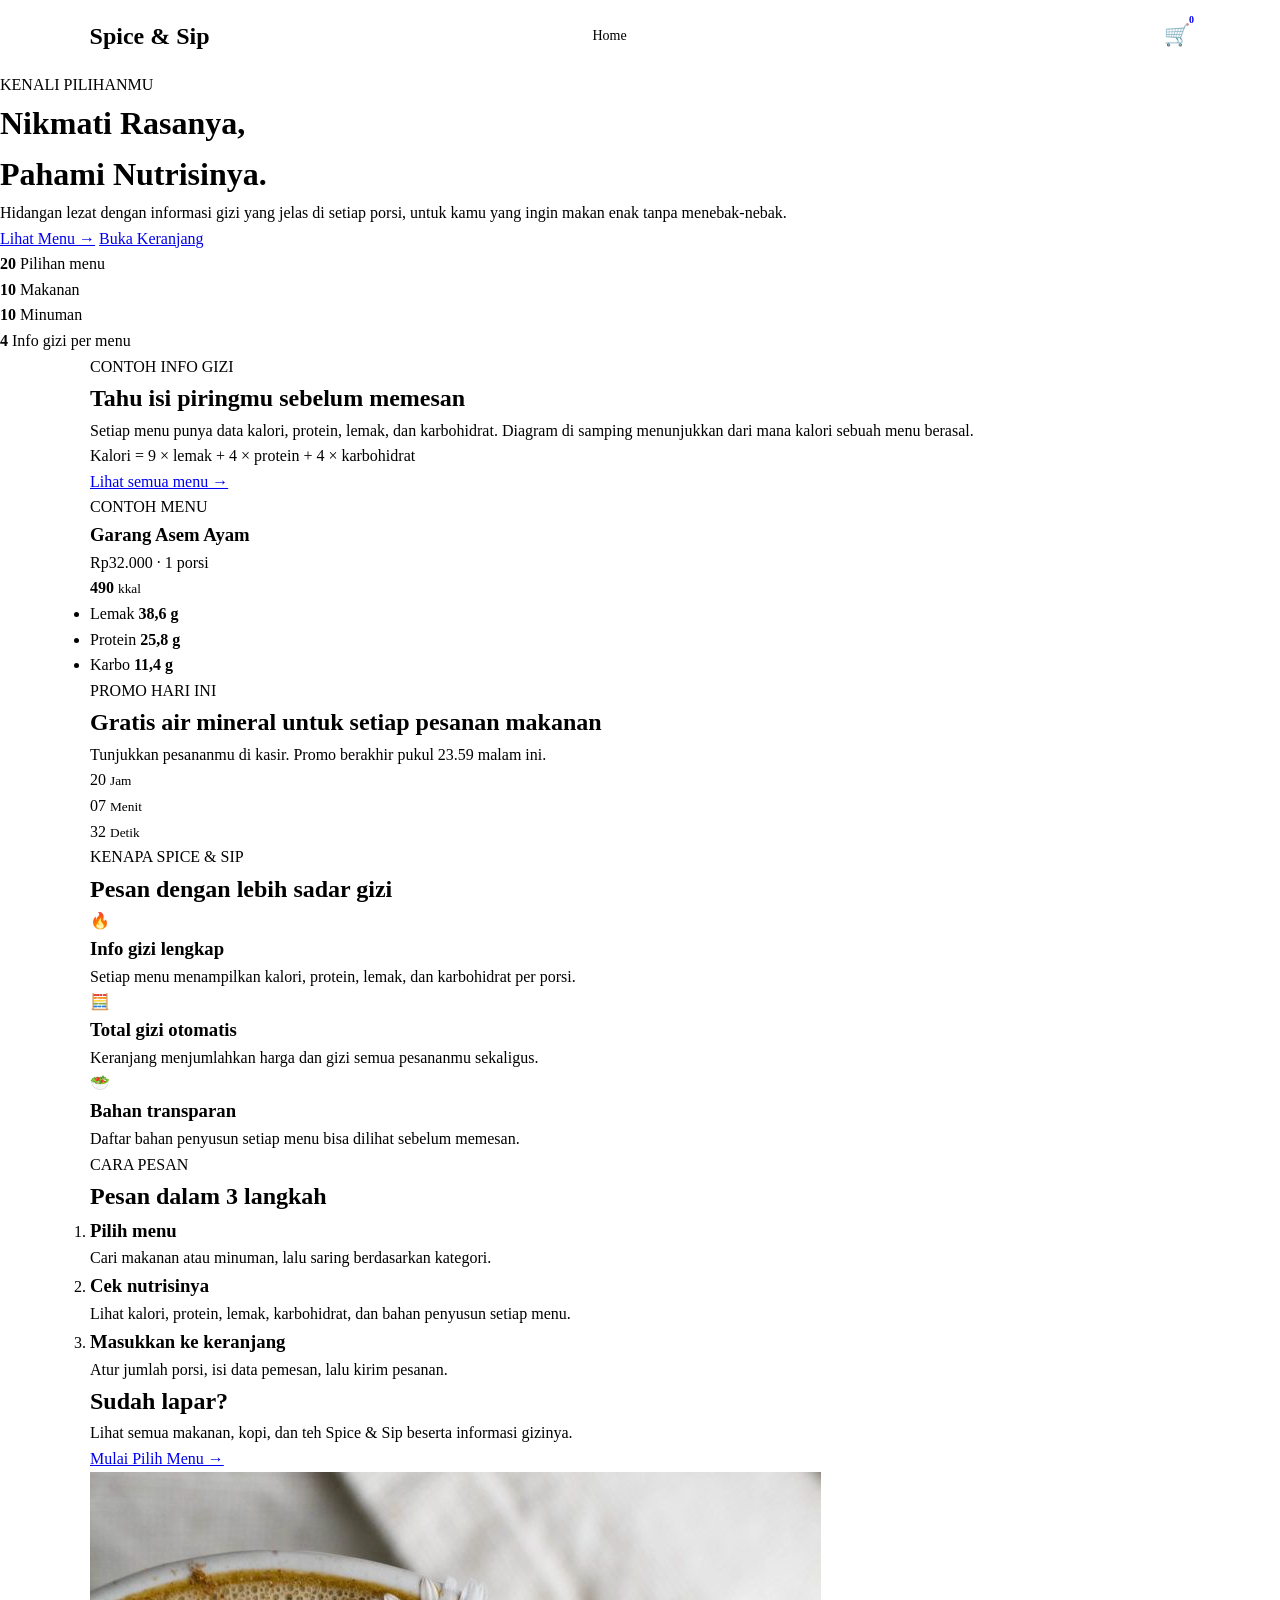
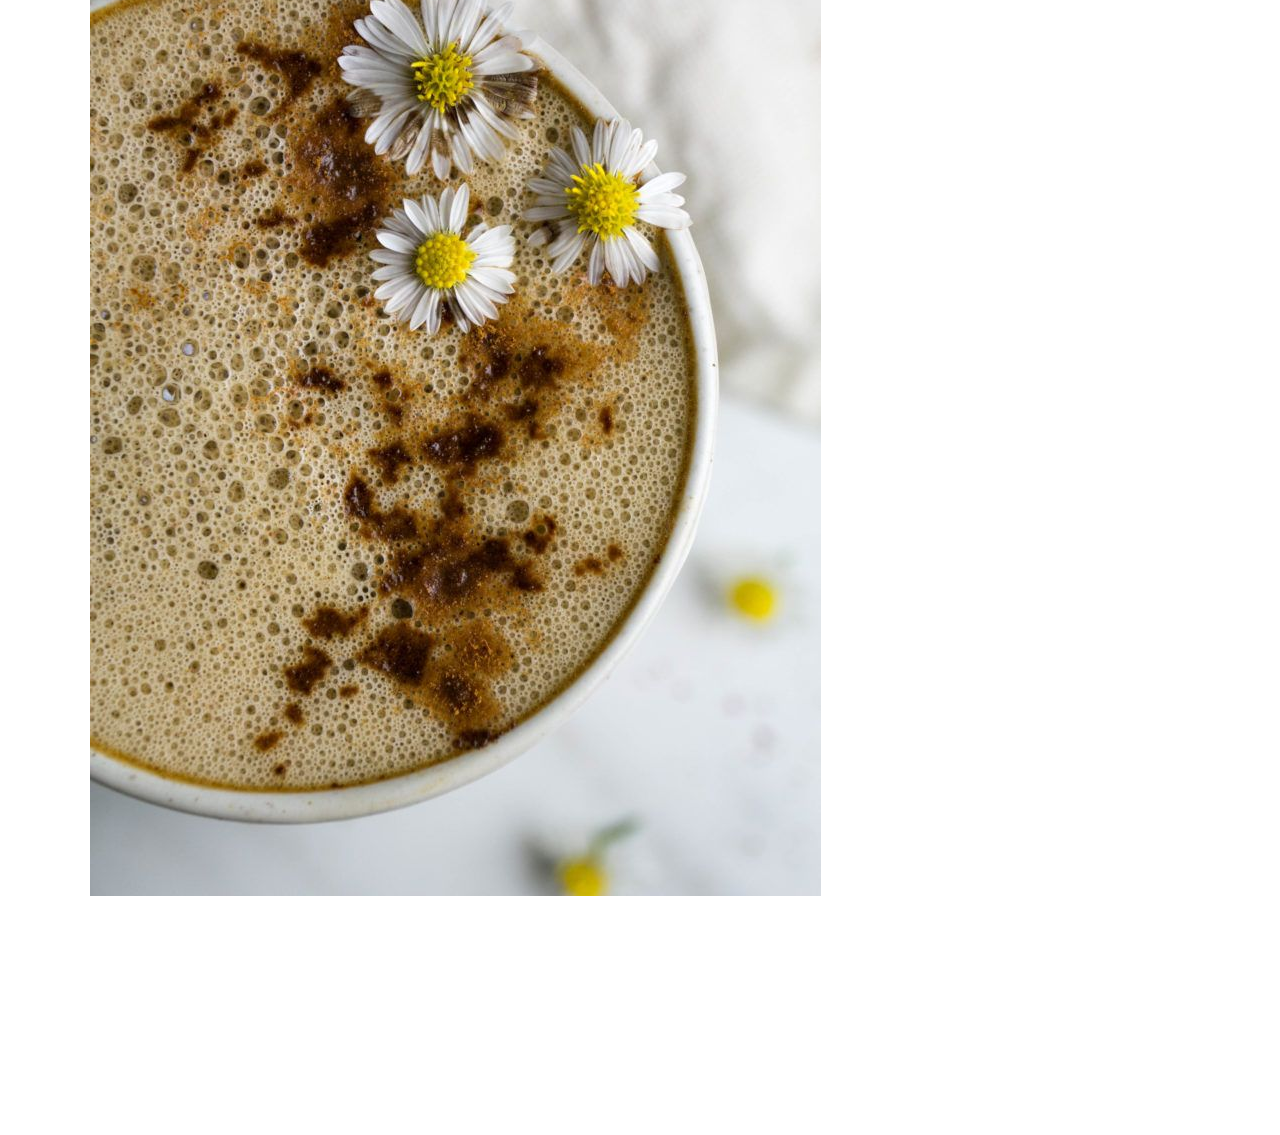
==== commit 67e7143d: "Update home and menu copywriting" ====
--- a/uts-kapsel-komputasi/index.html
+++ b/uts-kapsel-komputasi/index.html
@@ -50,7 +50,7 @@
             <!-- Kiri: judul, tombol, dan angka -->
             <div class="home-hero-text">
 
-                <p class="home-eyebrow">CAFE MENU & NUTRITION TRACKER</p>
+                <p class="home-eyebrow">KENALI PILIHANMU</p>
 
                 <h1>
                     Nikmati Rasanya,<br>
@@ -327,4 +327,4 @@
     </script>
 
 </body>
-</html>
+</html>
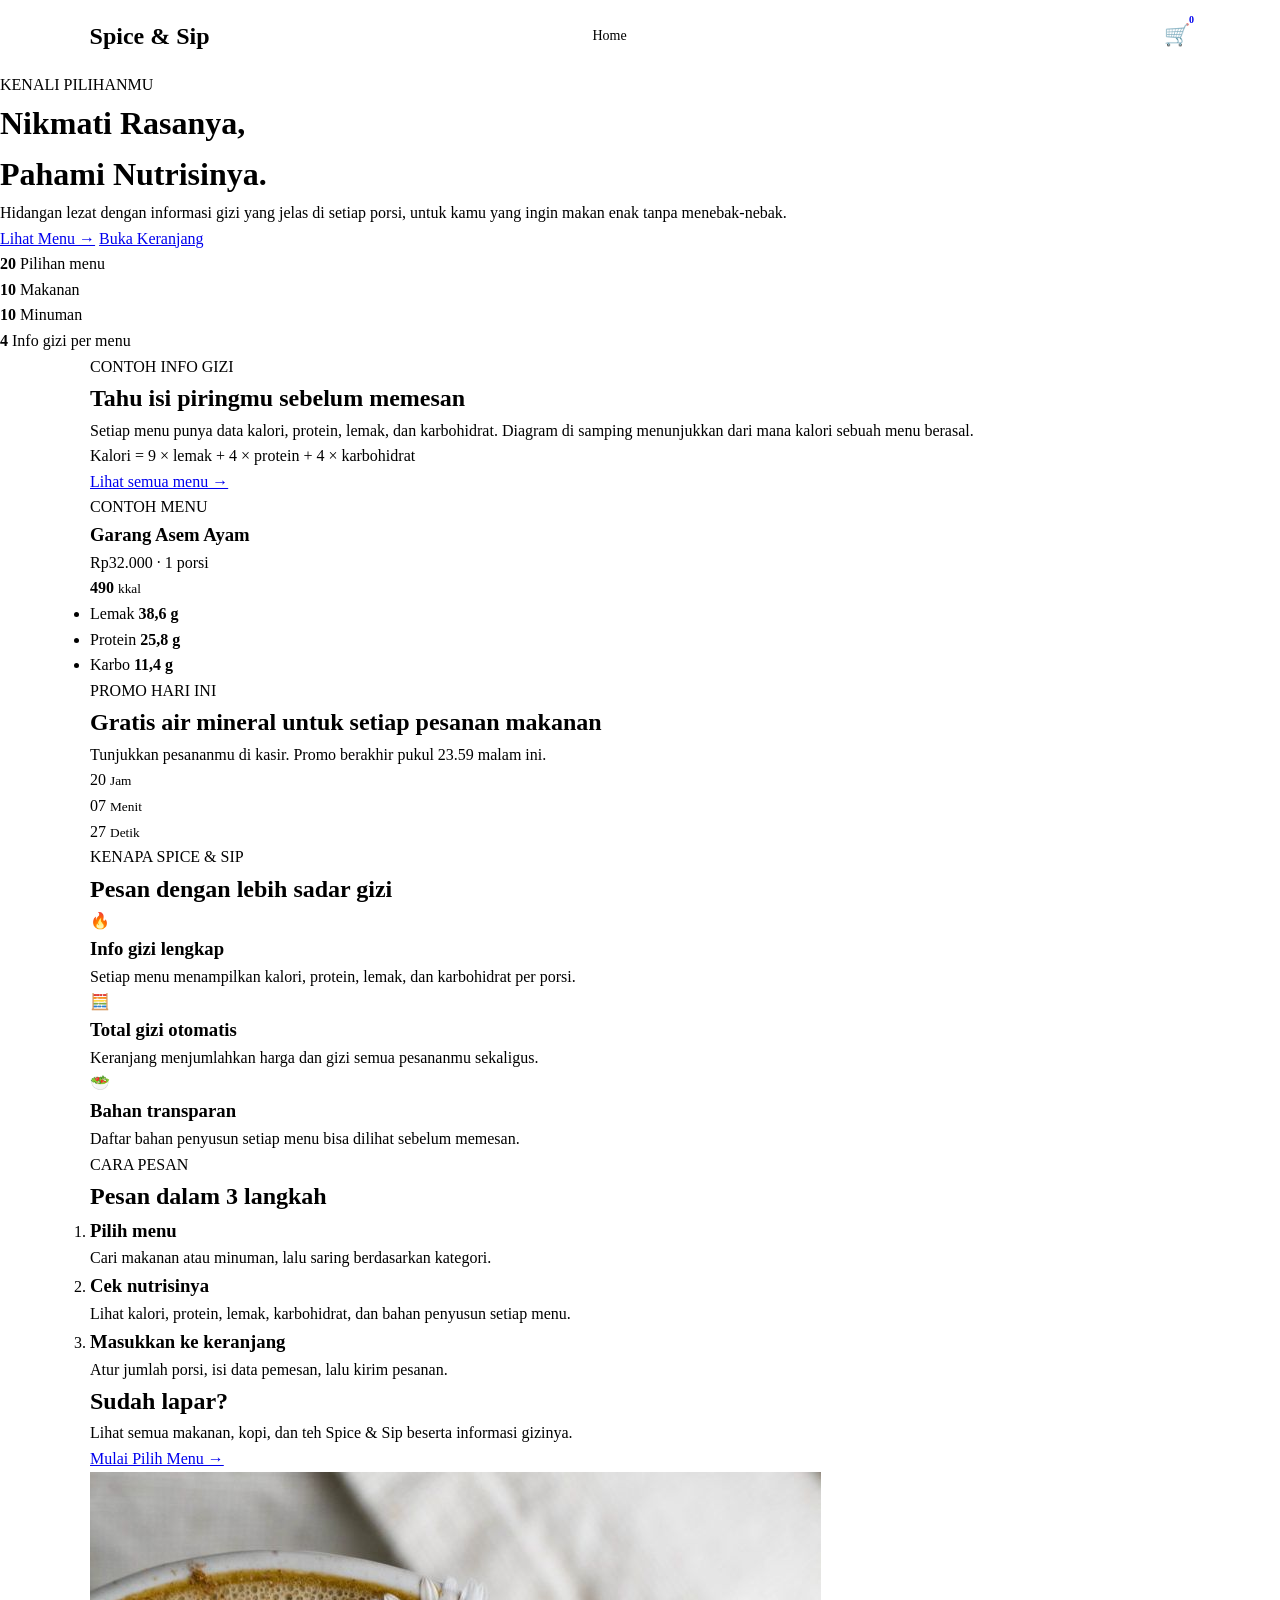
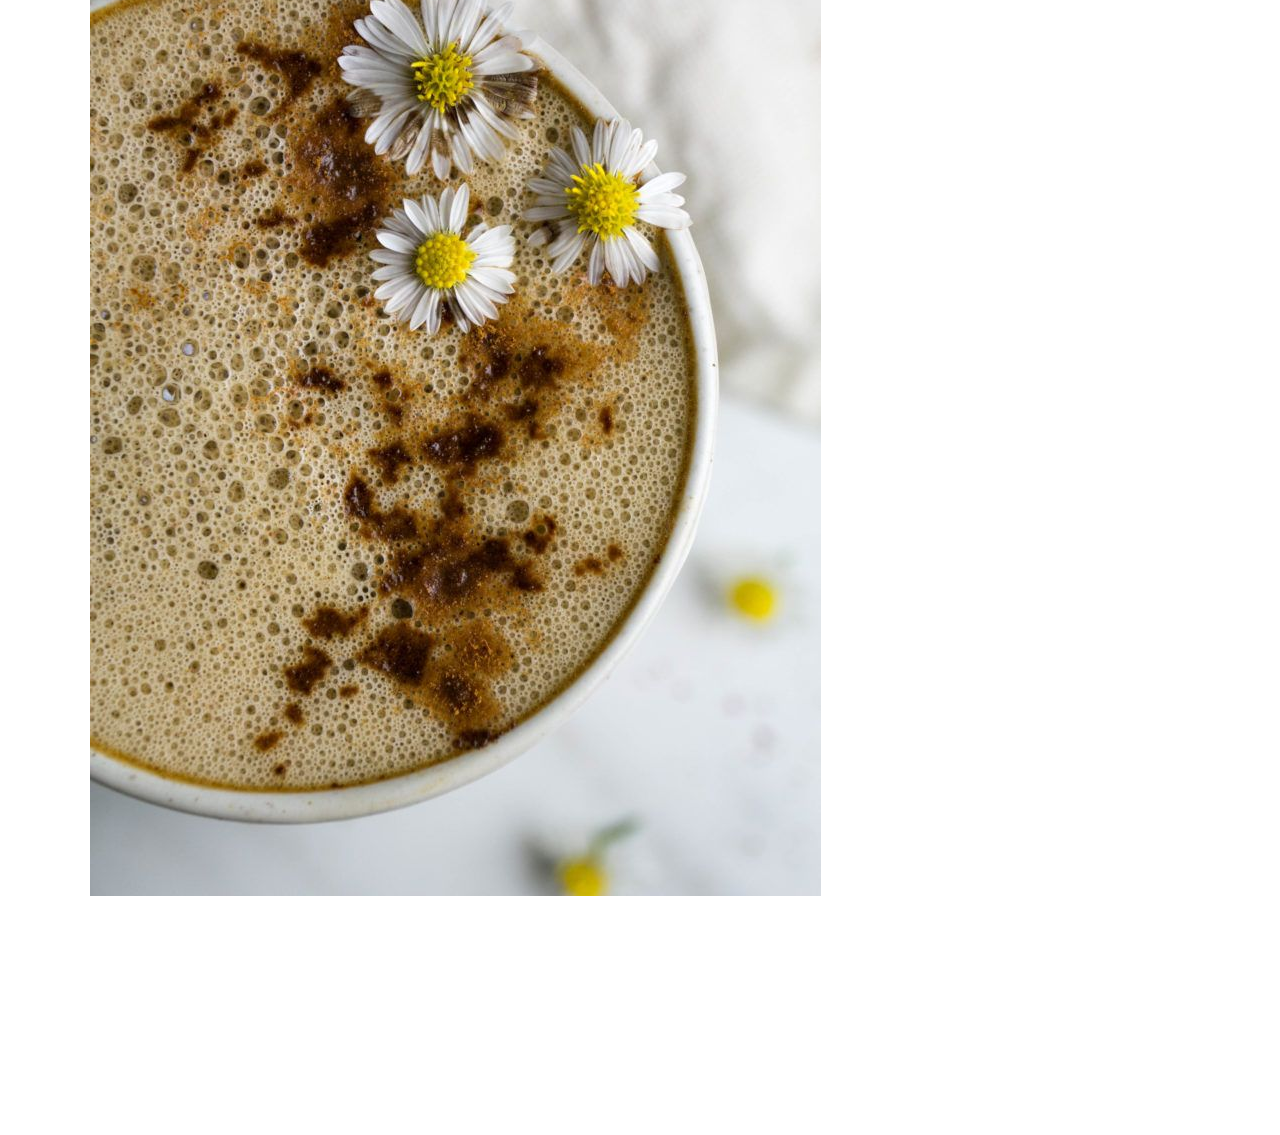
==== commit 9dd0c810: "hapus comment" ====
--- a/uts-kapsel-komputasi/index.html
+++ b/uts-kapsel-komputasi/index.html
@@ -6,20 +6,14 @@
 
     <title>Spice &amp; Sip - Home</title>
 
-    <!-- Font:
-         Playfair Display untuk judul, Plus Jakarta Sans untuk teks.
-         Kalau tidak ada internet, otomatis memakai Georgia dan Arial. -->
     <link rel="preconnect" href="https://fonts.googleapis.com">
     <link rel="preconnect" href="https://fonts.gstatic.com" crossorigin>
     <link href="https://fonts.googleapis.com/css2?family=Playfair+Display:ital,wght@0,600;0,700;0,800;1,700&family=Plus+Jakarta+Sans:wght@400;500;600;700;800&display=swap" rel="stylesheet">
 
-    <!-- tampilan -->
     <link rel="stylesheet" href="css/style.css">
 </head>
 
 <body class="home-page">
-
-    <!-- NAVBAR -->
 
     <nav class="navbar home-navbar">
 
@@ -41,13 +35,10 @@
     </nav>
 
 
-    <!-- Foto -->
-
     <header class="home-hero">
 
         <div class="home-container home-hero-grid">
 
-            <!-- Kiri: judul, tombol, dan angka -->
             <div class="home-hero-text">
 
                 <p class="home-eyebrow">KENALI PILIHANMU</p>
@@ -67,7 +58,6 @@
                     <a href="cart.html" class="home-btn home-btn-ghost">Buka Keranjang</a>
                 </div>
 
-                <!-- Angka singkat -->
                 <div class="home-stats">
                     <div class="home-stat">
                         <strong>20</strong>
@@ -95,8 +85,6 @@
 
 
     <main>
-
-        <!-- CONTOH INFO GIZI (diagram donat dari CSS) -->
 
         <section class="home-nutri">
 
@@ -119,7 +107,6 @@
                 <h3>Garang Asem Ayam</h3>
                 <p class="home-nutri-price">Rp32.000 &middot; 1 porsi</p>
 
-                <!-- Lingkaran donat: warnanya diatur di CSS (conic-gradient) -->
                 <div class="home-donut">
                     <div class="home-donut-center">
                         <strong>490</strong>
@@ -127,7 +114,6 @@
                     </div>
                 </div>
 
-                <!-- Keterangan warna donat -->
                 <ul class="home-legend">
                     <li><span class="dot dot-lemak"></span> Lemak <b>38,6 g</b></li>
                     <li><span class="dot dot-protein"></span> Protein <b>25,8 g</b></li>
@@ -138,9 +124,6 @@
 
         </section>
 
-        <!-- PROMO + COUNTDOWN
-             (materi minggu 3: setInterval, Date, Math.floor) -->
-
         <section class="home-promo">
 
             <div class="home-promo-text">
@@ -149,7 +132,6 @@
                 <p>Tunjukkan pesananmu di kasir. Promo berakhir pukul 23.59 malam ini.</p>
             </div>
 
-            <!-- Angka jam, menit, detik diisi oleh JavaScript di bawah -->
             <div id="promo-clock" class="home-clock">
                 <div>
                     <span class="hours">00</span>
@@ -168,8 +150,6 @@
         </section>
 
 
-        <!-- KEUNGGULAN -->
-
         <section class="home-section">
 
             <p class="home-eyebrow home-eyebrow-dark">KENAPA SPICE &amp; SIP</p>
@@ -200,8 +180,6 @@
         </section>
 
 
-        <!-- CARA PESAN (memakai <ol>, materi minggu 1) -->
-
         <section class="home-section">
 
             <p class="home-eyebrow home-eyebrow-dark">CARA PESAN</p>
@@ -229,8 +207,6 @@
         </section>
 
 
-        <!-- AJAKAN KE HALAMAN MENU -->
-
         <section class="home-cta">
 
             <div class="home-cta-text">
@@ -239,7 +215,6 @@
                 <a href="menu.html" class="home-btn home-btn-lime">Mulai Pilih Menu &rarr;</a>
             </div>
 
-            <!-- Foto kopi, dengan cadangan ilustrasi kalau file foto belum ada -->
             <div class="home-cta-frame">
                 <img
                     src="assets/images/coffee.jpg"
@@ -254,8 +229,6 @@
     </main>
 
 
-    <!-- FOOTER -->
-
     <footer class="footer">
 
         <div class="logo">
@@ -273,12 +246,7 @@
     </footer>
 
 
-    <!-- SCRIPT HALAMAN HOME -->
-
     <script>
-        // -- 1. Angka di ikon keranjang --
-        // Keranjang disimpan cart.js di localStorage dengan nama "spicesip-cart".
-        // Kalau belum ada isinya, pakai array kosong [] (fallback seperti minggu 4).
         const cartTersimpan = JSON.parse(localStorage.getItem("spicesip-cart")) || [];
         let jumlahItem = 0;
         cartTersimpan.forEach((item) => {
@@ -286,9 +254,6 @@
         });
         document.getElementById("cart-count").innerHTML = jumlahItem;
 
-
-        // -- 2. Countdown promo (pola countdown.js minggu 3) --
-        // Menghitung sisa waktu dari sekarang sampai batas waktu (endtime)
         function getTimeRemaining(endtime) {
             const total = Date.parse(endtime) - Date.parse(new Date());
             const seconds = Math.floor((total / 1000) % 60);
@@ -297,7 +262,6 @@
             return { total, hours, minutes, seconds };
         }
 
-        // Memperbarui angka di layar setiap 1 detik
         function initializeClock(id, endtime) {
             const clock = document.getElementById(id);
             const hoursSpan = clock.querySelector(".hours");
@@ -320,7 +284,6 @@
             const timeinterval = setInterval(updateClock, 1000);
         }
 
-        // Batas promo: hari ini pukul 23:59:59
         const deadline = new Date();
         deadline.setHours(23, 59, 59, 0);
         initializeClock("promo-clock", deadline);
--- a/uts-kapsel-komputasi/css/style.css
+++ b/uts-kapsel-komputasi/css/style.css
@@ -1,6 +1,3 @@
-/* =========================
-   PENGATURAN DASAR
-========================= */
 
 * {
     margin: 0;
@@ -159,7 +156,6 @@
     background: var(--hijau-tua);
 }
 
-/* Notifikasi kecil di bawah layar (diatur cart.js) */
 #toast {
     display: none;
     position: fixed;
@@ -175,10 +171,6 @@
 }
 
 
-/* =========================================================
-   3. HALAMAN MENU - Ressy
-   ========================================================= */
-
 /* -- Pencarian dan filter -- */
 .menu-tools {
     display: flex;
@@ -347,10 +339,6 @@
     color: var(--teks);
 }
 
-
-/* =========================================================
-   4. KERANJANG - Agatha  &  NUTRISI - Dini
-   ========================================================= */
 
 .cart-card {
     margin-bottom: 20px;
@@ -502,8 +490,7 @@
     border-radius: 999px;
 }
 
-/* Warna: hijau = rendah, kuning = sedang, merah = tinggi
-   (dipakai di bar keranjang dan label kalori di kartu menu) */
+/* Warna: hijau = rendah, kuning = sedang, merah = tinggi */
 .nutri-bar-isi.nutri-rendah { background: #6aa84f; }
 .nutri-bar-isi.nutri-sedang { background: #e9a948; }
 .nutri-bar-isi.nutri-tinggi { background: #d9534f; }
@@ -604,12 +591,6 @@
 }
 
 
-
-/* =========================================================
-   5. RESPONSIF - Astrid
-   Taruh bagian ini di PALING BAWAH style.css,
-   supaya aturannya menimpa aturan di atasnya saat layar kecil.
-   ========================================================= */
 
 /* Tablet (lebar layar 900px ke bawah) */
 @media (max-width: 900px) {
